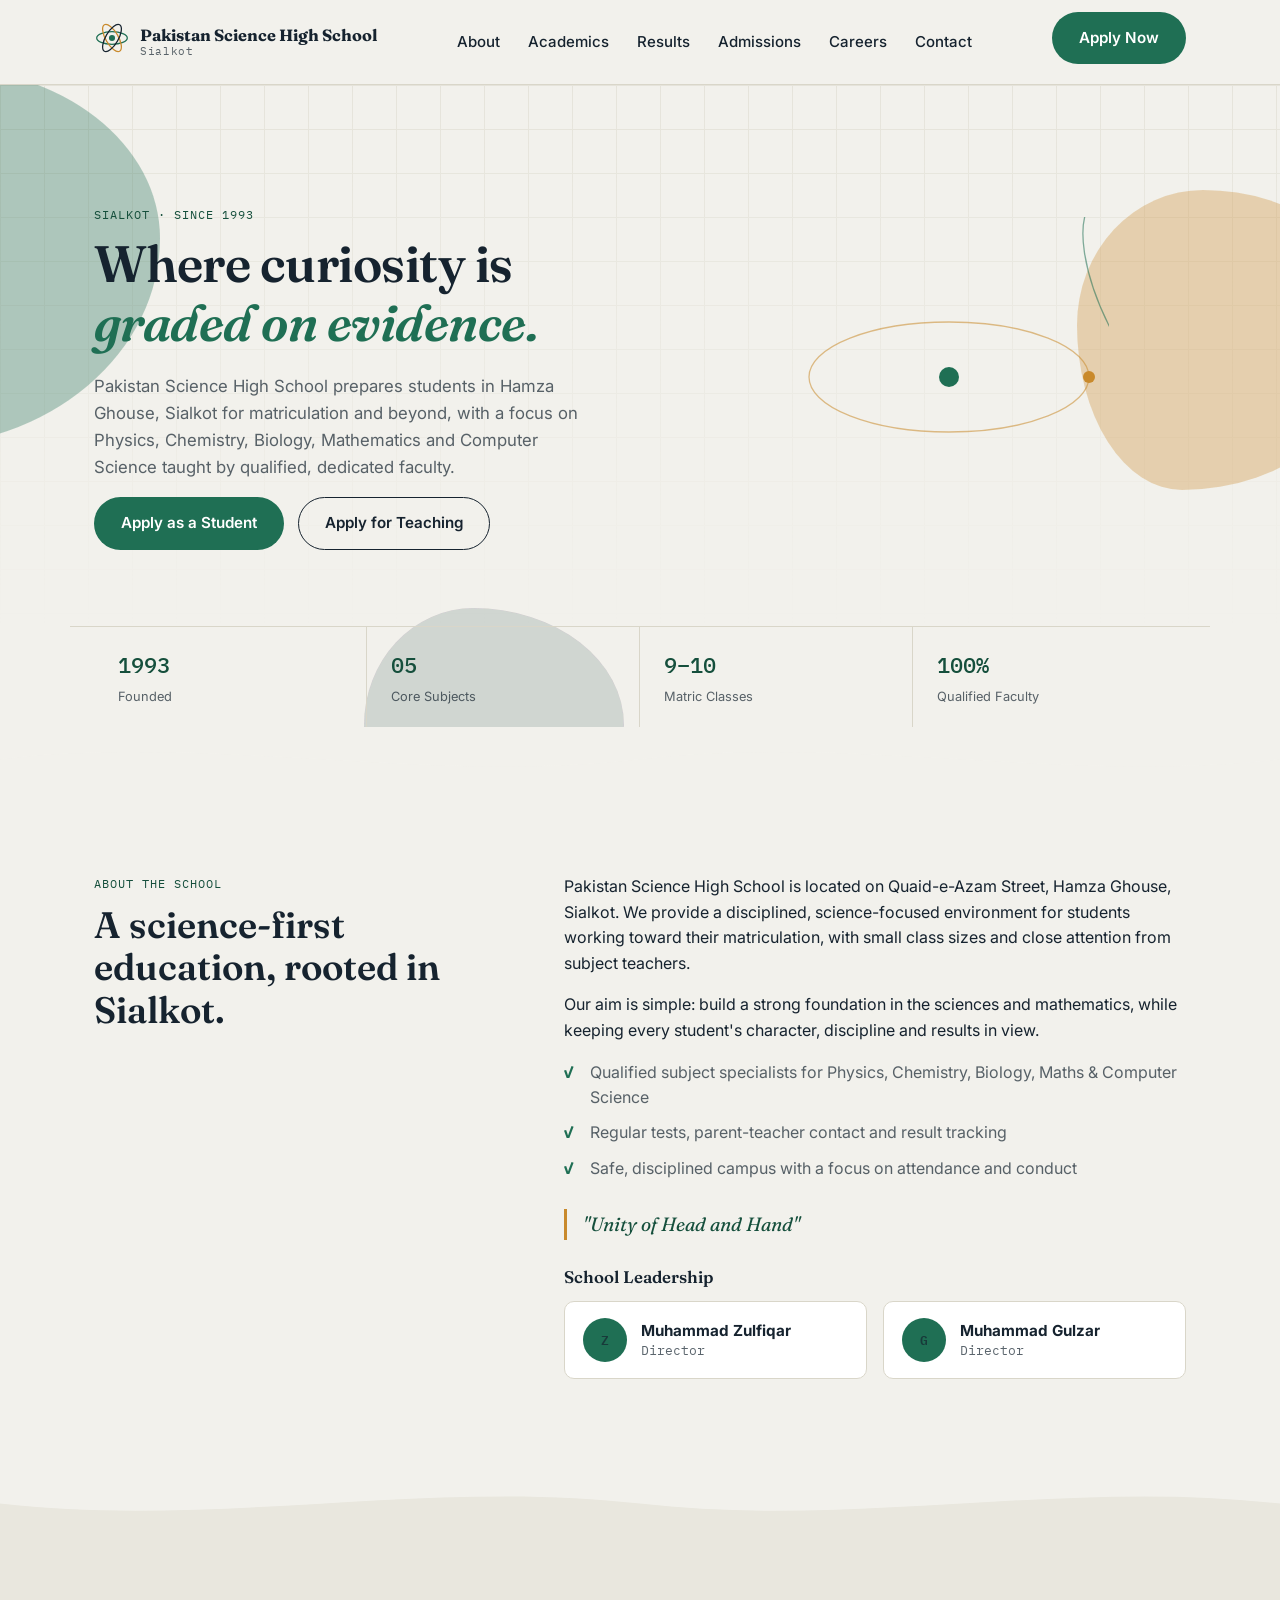
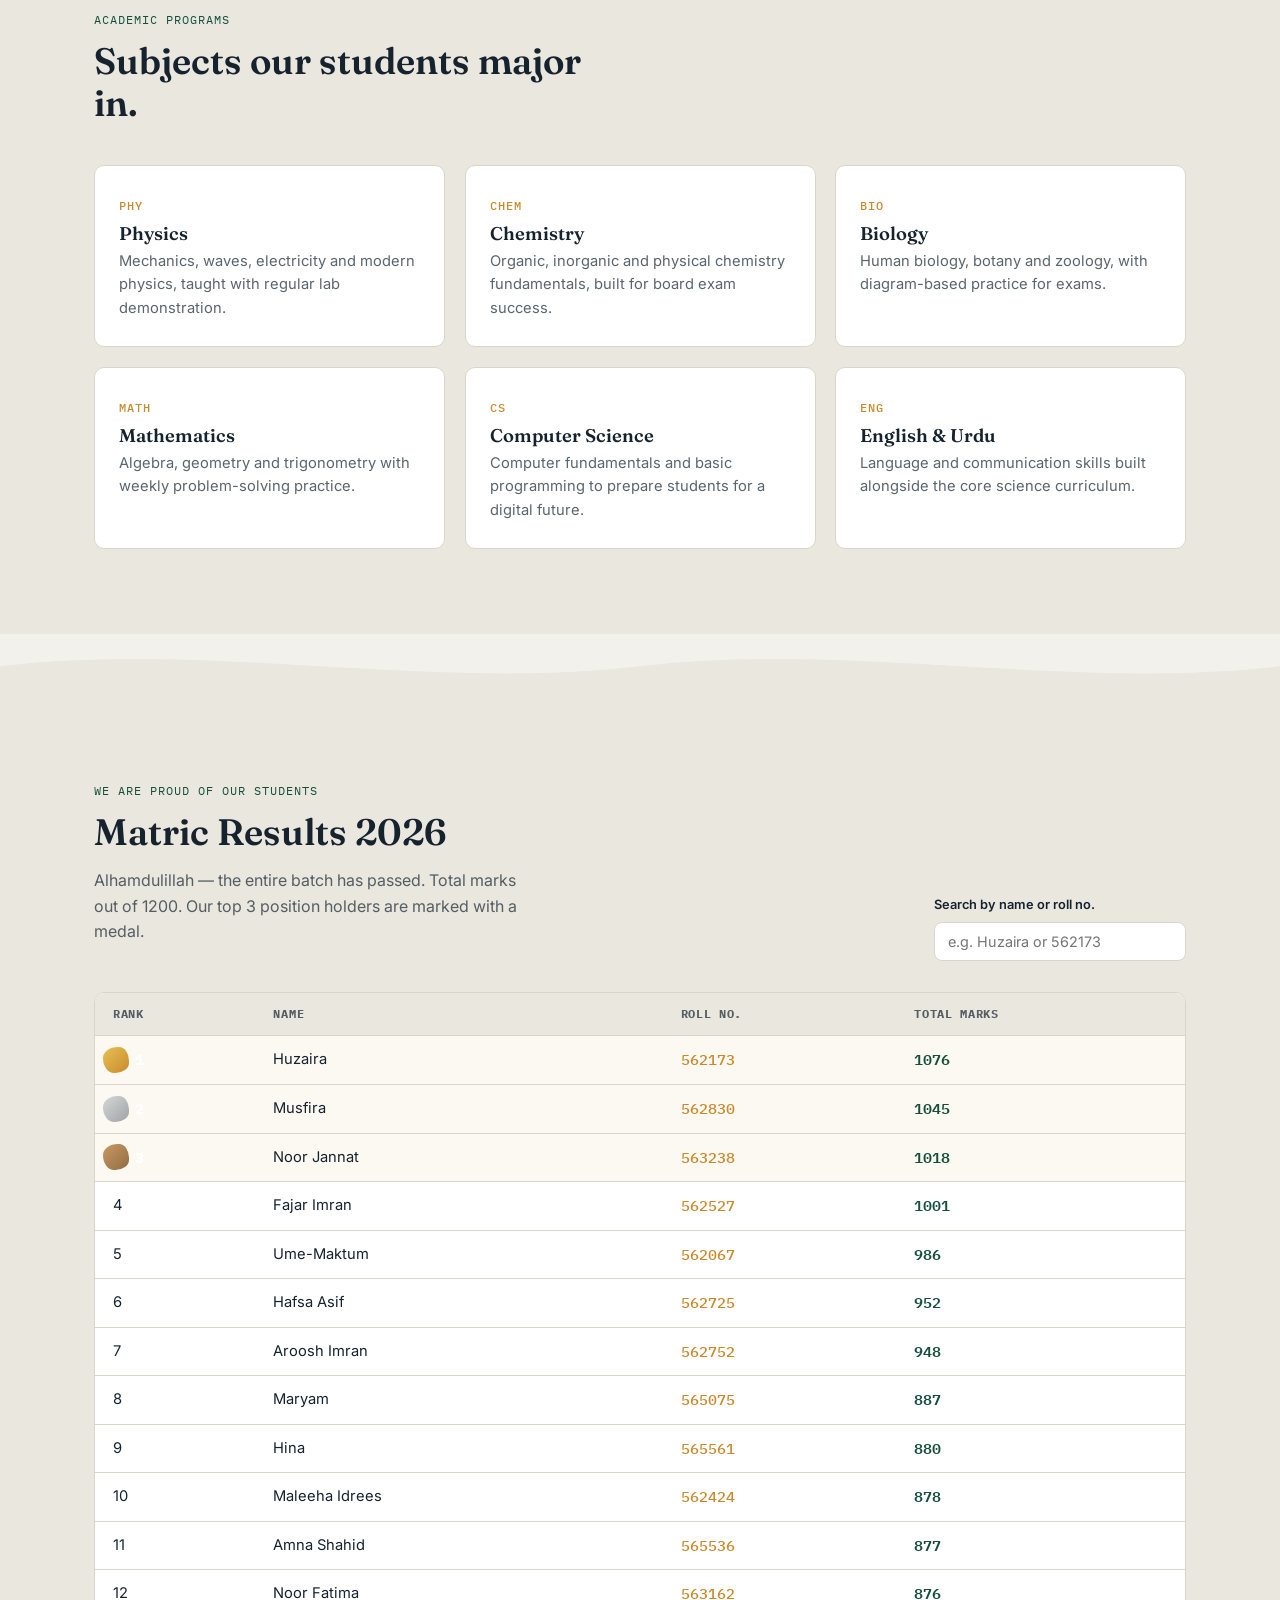
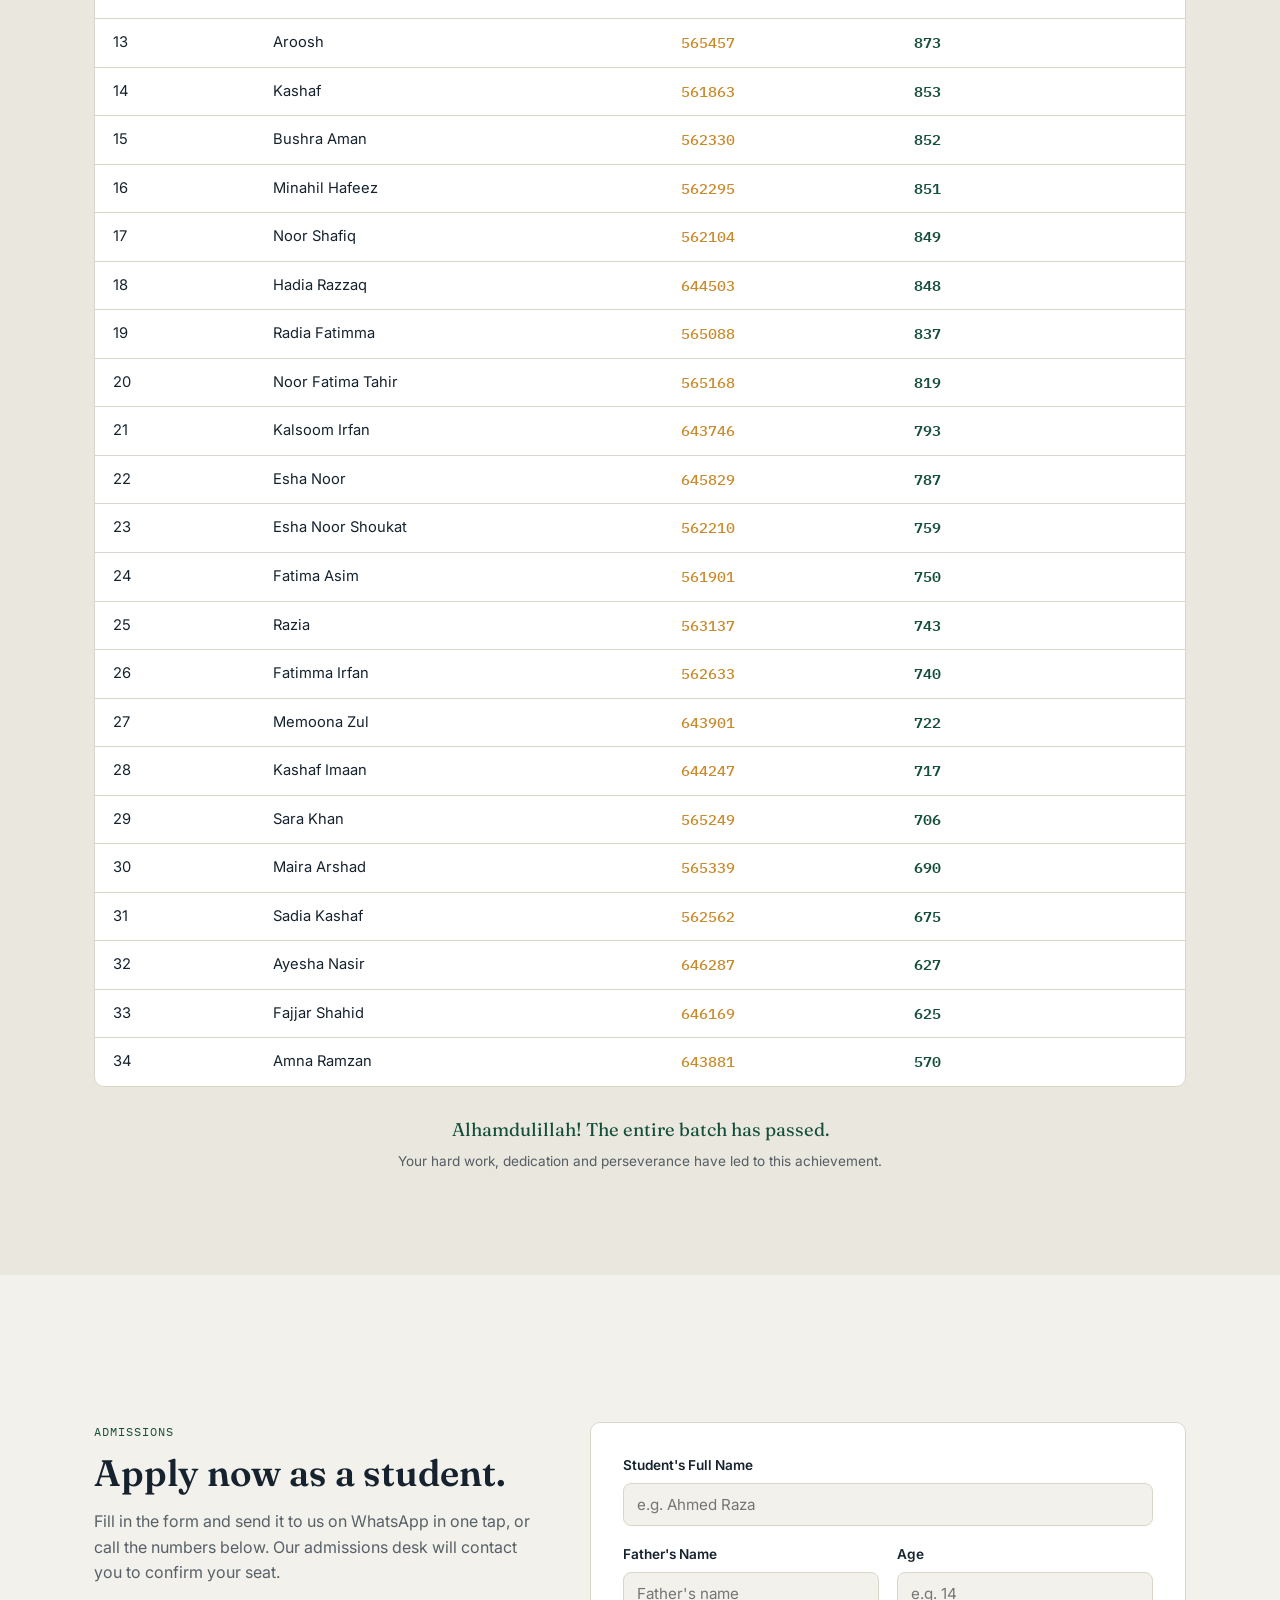
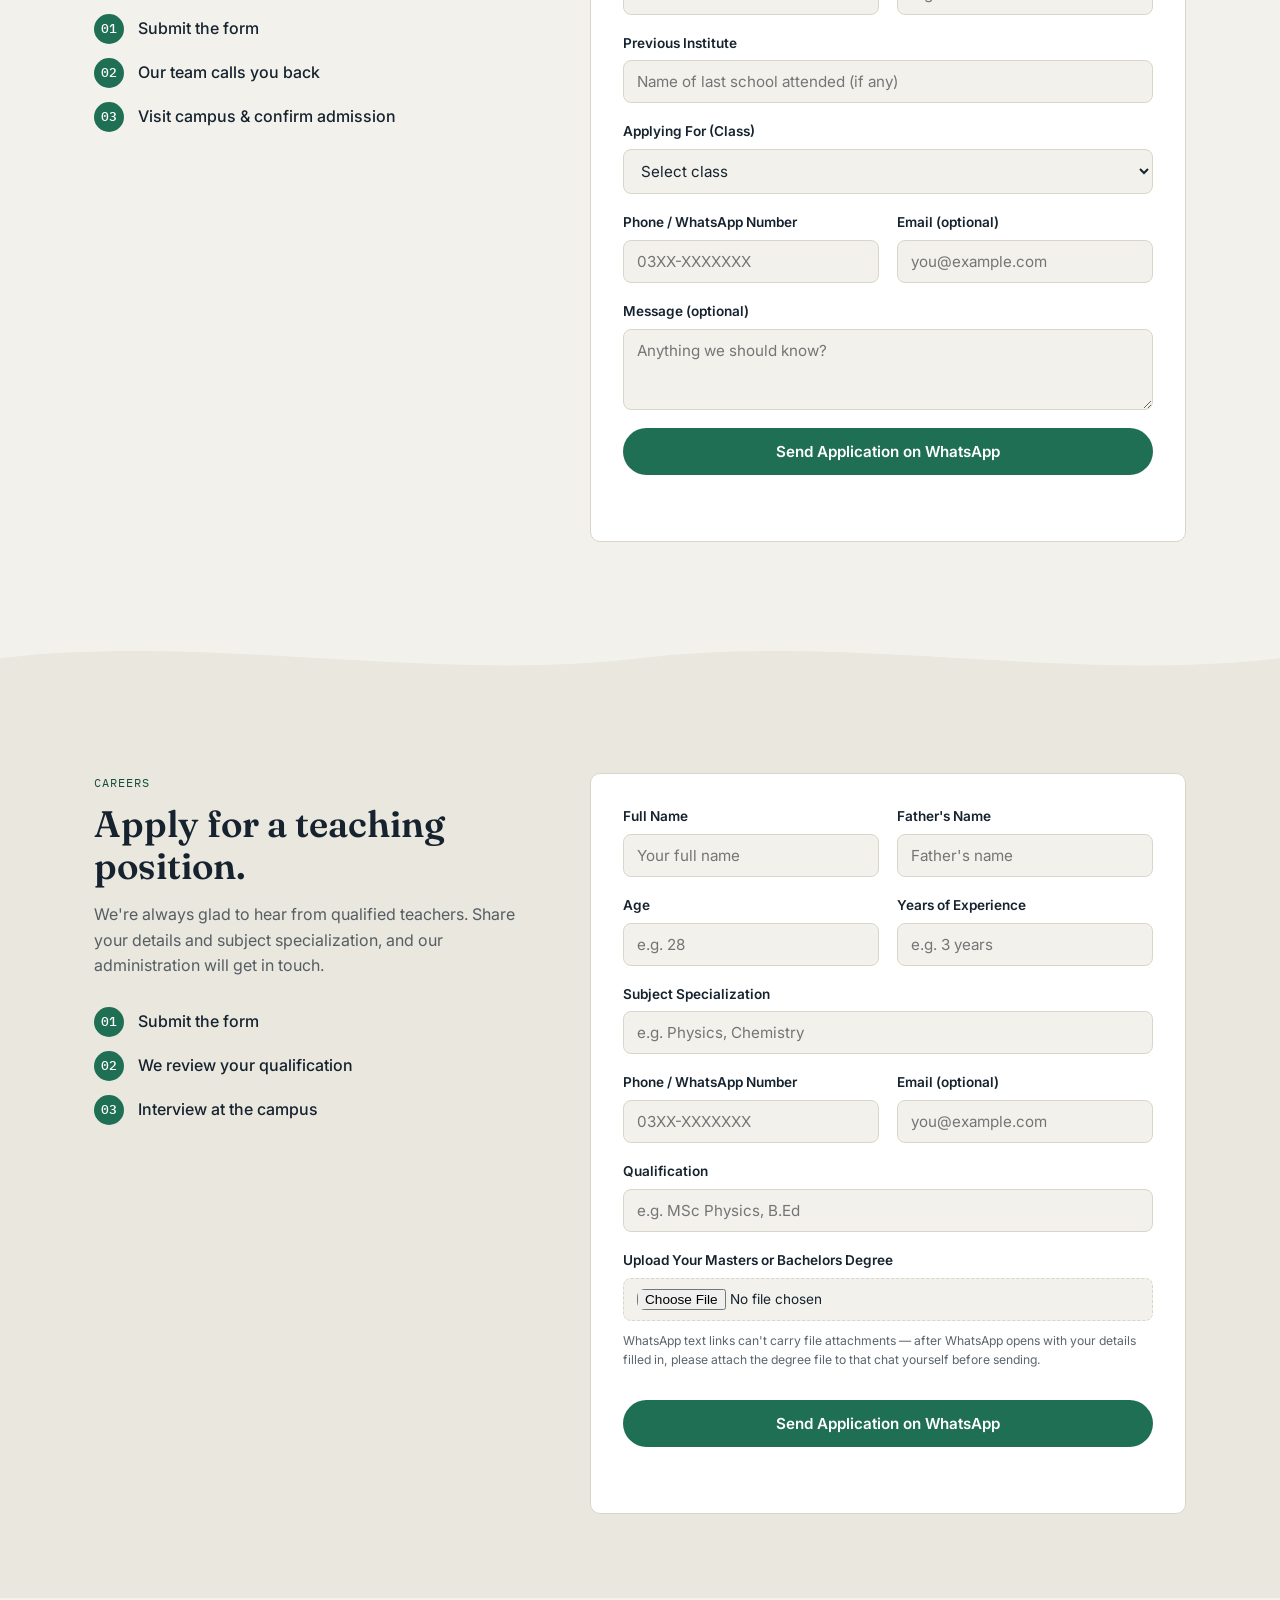
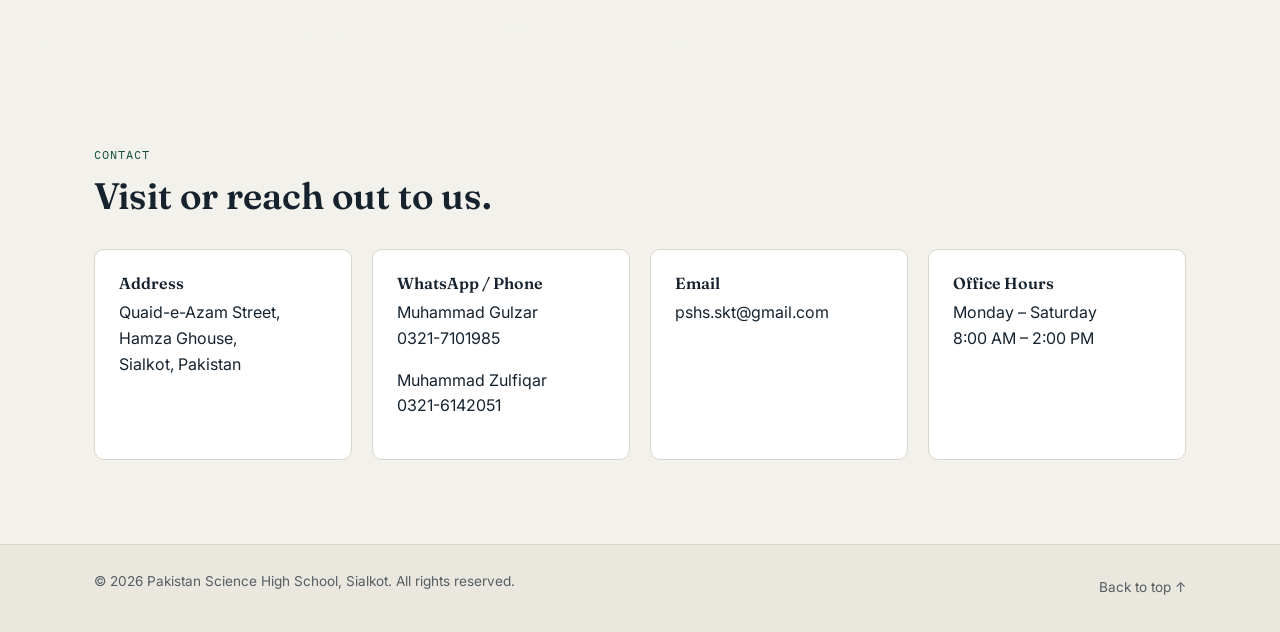
==== index.html @ 5969cf78 "Rename pshs.html to index.html" ====
<!DOCTYPE html>
<html lang="en">
<head>
<meta charset="UTF-8">
<meta name="viewport" content="width=device-width, initial-scale=1.0">
<title>Pakistan Science High School — Sialkot</title>
<meta name="description" content="Pakistan Science High School, Quaid-e-Azam Street, Hamza Ghouse, Sialkot. Admissions open for students. Apply for teaching positions.">

<!-- Google Fonts: Fraunces (headings), Inter (body), IBM Plex Mono (labels/stats) -->
<link rel="preconnect" href="https://fonts.googleapis.com">
<link rel="preconnect" href="https://fonts.gstatic.com" crossorigin>
<link href="https://fonts.googleapis.com/css2?family=Fraunces:opsz,wght@9..144,400;9..144,500;9..144,600;9..144,700&family=Inter:wght@400;500;600;700&family=IBM+Plex+Mono:wght@400;500&display=swap" rel="stylesheet">

<link rel="stylesheet" href="pshs.css">
</head>
<body>

<!-- Shared SVG goo filter — makes the blobs behind the hero and medal badges feel liquid rather than flat shapes -->
<svg width="0" height="0" style="position:absolute" aria-hidden="true">
  <defs>
    <filter id="liquid-goo">
      <feGaussianBlur in="SourceGraphic" stdDeviation="14" result="blur" />
      <feColorMatrix in="blur" mode="matrix"
        values="1 0 0 0 0  0 1 0 0 0  0 0 1 0 0  0 0 0 22 -11" result="goo" />
      <feBlend in="SourceGraphic" in2="goo" />
    </filter>
  </defs>
</svg>

<!-- ============ HEADER / NAV ============ -->
<header class="site-header" id="top">
  <div class="wrap header-inner">
    <a href="#top" class="brand">
      <span class="brand-mark" aria-hidden="true">
        <svg viewBox="0 0 40 40" width="36" height="36">
          <circle cx="20" cy="20" r="3.4" fill="var(--pine)"/>
          <ellipse cx="20" cy="20" rx="17" ry="7" fill="none" stroke="var(--pine)" stroke-width="1.4"/>
          <ellipse cx="20" cy="20" rx="17" ry="7" fill="none" stroke="var(--amber)" stroke-width="1.4" transform="rotate(60 20 20)"/>
          <ellipse cx="20" cy="20" rx="17" ry="7" fill="none" stroke="var(--ink)" stroke-width="1.4" transform="rotate(120 20 20)"/>
        </svg>
      </span>
      <span class="brand-text">
        <strong>Pakistan Science High School</strong>
        <small>Sialkot</small>
      </span>
    </a>

    <nav class="main-nav" id="mainNav">
      <a href="#about">About</a>
      <a href="#academics">Academics</a>
      <a href="#results">Results</a>
      <a href="#admissions">Admissions</a>
      <a href="#careers">Careers</a>
      <a href="#contact">Contact</a>
    </nav>

    <div class="header-cta">
      <a href="#admissions" class="btn btn-primary">Apply Now</a>
    </div>

    <button class="nav-toggle" id="navToggle" aria-label="Toggle menu" aria-expanded="false">
      <span></span><span></span><span></span>
    </button>
  </div>
</header>

<!-- ============ HERO ============ -->
<section class="hero" id="heroSection">
  <div class="hero-grid" aria-hidden="true"></div>
  <div class="liquid-blobs" aria-hidden="true">
    <div class="blob blob-1"></div>
    <div class="blob blob-2"></div>
    <div class="blob blob-3"></div>
  </div>
  <div class="wrap hero-inner">
    <div class="hero-copy">
      <p class="eyebrow">Sialkot · Since 1993</p>
      <h1>Where curiosity is <span>graded on evidence.</span></h1>
      <p class="hero-lede">
        Pakistan Science High School prepares students in Hamza Ghouse, Sialkot for
        matriculation and beyond, with a focus on Physics, Chemistry, Biology,
        Mathematics and Computer Science taught by qualified, dedicated faculty.
      </p>
      <div class="hero-actions">
        <a href="#admissions" class="btn btn-primary">Apply as a Student</a>
        <a href="#careers" class="btn btn-ghost">Apply for Teaching</a>
      </div>
    </div>

    <div class="hero-orbit" aria-hidden="true">
      <svg viewBox="0 0 320 320" width="320" height="320">
        <circle cx="160" cy="160" r="10" fill="var(--pine)"/>
        <g class="orbit-group">
          <ellipse cx="160" cy="160" rx="140" ry="55" class="orbit-ring orbit-1"/>
          <circle cx="300" cy="160" r="6" fill="var(--amber)" class="orbit-e orbit-e1"/>
        </g>
        <g class="orbit-group" transform="rotate(60 160 160)">
          <ellipse cx="160" cy="160" rx="140" ry="55" class="orbit-ring orbit-2"/>
          <circle cx="20" cy="160" r="6" fill="var(--pine)" class="orbit-e orbit-e2"/>
        </g>
        <g class="orbit-group" transform="rotate(120 160 160)">
          <ellipse cx="160" cy="160" rx="140" ry="55" class="orbit-ring orbit-3"/>
          <circle cx="160" cy="105" r="6" fill="var(--ink)" class="orbit-e orbit-e3"/>
        </g>
      </svg>
    </div>
  </div>

  <div class="wrap stats-row reveal">
    <div class="stat"><span class="stat-num">1993</span><span class="stat-label">Founded</span></div>
    <div class="stat"><span class="stat-num">05</span><span class="stat-label">Core Subjects</span></div>
    <div class="stat"><span class="stat-num">9–10</span><span class="stat-label">Matric Classes</span></div>
    <div class="stat"><span class="stat-num">100%</span><span class="stat-label">Qualified Faculty</span></div>
  </div>
</section>

<div class="wave-divider" aria-hidden="true">
  <svg viewBox="0 0 1440 100" preserveAspectRatio="none"><path d="M0,40 C 240,10 480,70 720,40 C 960,10 1200,70 1440,40 L1440,100 L0,100 Z" fill="var(--paper)"/></svg>
</div>

<!-- ============ ABOUT ============ -->
<section class="section" id="about">
  <div class="wrap about-grid">
    <div class="section-head reveal">
      <p class="eyebrow">About the School</p>
      <h2>A science-first education, rooted in Sialkot.</h2>
    </div>
    <div class="about-body reveal">
      <p>
        Pakistan Science High School is located on Quaid-e-Azam Street, Hamza Ghouse,
        Sialkot. We provide a disciplined, science-focused environment for students
        working toward their matriculation, with small class sizes and close
        attention from subject teachers.
      </p>
      <p>
        Our aim is simple: build a strong foundation in the sciences and mathematics,
        while keeping every student's character, discipline and results in view.
      </p>
      <ul class="check-list">
        <li>Qualified subject specialists for Physics, Chemistry, Biology, Maths &amp; Computer Science</li>
        <li>Regular tests, parent-teacher contact and result tracking</li>
        <li>Safe, disciplined campus with a focus on attendance and conduct</li>
      </ul>
      <p class="motto">"Unity of Head and Hand"</p>

      <div class="leadership">
        <h3>School Leadership</h3>
        <div class="leadership-grid reveal-group">
          <div class="leader-card reveal" style="--i:0">
            <span class="leader-initial">Z</span>
            <div>
              <strong>Muhammad Zulfiqar</strong>
              <span>Director</span>
            </div>
          </div>
          <div class="leader-card reveal" style="--i:1">
            <span class="leader-initial">G</span>
            <div>
              <strong>Muhammad Gulzar</strong>
              <span>Director</span>
            </div>
          </div>
        </div>
      </div>
    </div>
  </div>
</section>

<div class="wave-divider" aria-hidden="true">
  <svg viewBox="0 0 1440 100" preserveAspectRatio="none"><path d="M0,50 C 240,80 480,20 720,50 C 960,80 1200,20 1440,50 L1440,100 L0,100 Z" fill="var(--paper-2)"/></svg>
</div>

<!-- ============ ACADEMICS ============ -->
<section class="section section-alt" id="academics">
  <div class="wrap">
    <div class="section-head reveal">
      <p class="eyebrow">Academic Programs</p>
      <h2>Subjects our students major in.</h2>
    </div>

    <div class="subject-grid reveal-group">
      <article class="subject-card reveal" style="--i:0">
        <span class="subject-code">PHY</span>
        <h3>Physics</h3>
        <p>Mechanics, waves, electricity and modern physics, taught with regular lab demonstration.</p>
      </article>
      <article class="subject-card reveal" style="--i:1">
        <span class="subject-code">CHEM</span>
        <h3>Chemistry</h3>
        <p>Organic, inorganic and physical chemistry fundamentals, built for board exam success.</p>
      </article>
      <article class="subject-card reveal" style="--i:2">
        <span class="subject-code">BIO</span>
        <h3>Biology</h3>
        <p>Human biology, botany and zoology, with diagram-based practice for exams.</p>
      </article>
      <article class="subject-card reveal" style="--i:3">
        <span class="subject-code">MATH</span>
        <h3>Mathematics</h3>
        <p>Algebra, geometry and trigonometry with weekly problem-solving practice.</p>
      </article>
      <article class="subject-card reveal" style="--i:4">
        <span class="subject-code">CS</span>
        <h3>Computer Science</h3>
        <p>Computer fundamentals and basic programming to prepare students for a digital future.</p>
      </article>
      <article class="subject-card reveal" style="--i:5">
        <span class="subject-code">ENG</span>
        <h3>English &amp; Urdu</h3>
        <p>Language and communication skills built alongside the core science curriculum.</p>
      </article>
    </div>
  </div>
</section>

<div class="wave-divider" aria-hidden="true">
  <svg viewBox="0 0 1440 100" preserveAspectRatio="none"><path d="M0,40 C 240,10 480,70 720,40 C 960,10 1200,70 1440,40 L1440,100 L0,100 Z" fill="var(--paper-2)"/></svg>
</div>

<!-- ============ MATRIC RESULTS 2026 ============ -->
<section class="section section-alt" id="results">
  <div class="wrap">
    <div class="section-head results-head reveal">
      <div>
        <p class="eyebrow">We Are Proud Of Our Students</p>
        <h2>Matric Results 2026</h2>
        <p class="section-sub">Alhamdulillah — the entire batch has passed. Total marks out of 1200. Our top 3 position holders are marked with a medal.</p>
      </div>
      <div class="results-search">
        <label for="resultSearch">Search by name or roll no.</label>
        <input type="text" id="resultSearch" placeholder="e.g. Huzaira or 562173">
      </div>
    </div>

    <div class="table-scroll reveal">
      <table class="results-table" id="resultsTable">
        <thead>
          <tr>
            <th>Rank</th>
            <th>Name</th>
            <th>Roll No.</th>
            <th>Total Marks</th>
          </tr>
        </thead>
        <tbody>
          <tr><td>1</td><td>Huzaira</td><td>562173</td><td>1076</td></tr>
          <tr><td>2</td><td>Musfira</td><td>562830</td><td>1045</td></tr>
          <tr><td>3</td><td>Noor Jannat</td><td>563238</td><td>1018</td></tr>
          <tr><td>4</td><td>Fajar Imran</td><td>562527</td><td>1001</td></tr>
          <tr><td>5</td><td>Ume-Maktum</td><td>562067</td><td>986</td></tr>
          <tr><td>6</td><td>Hafsa Asif</td><td>562725</td><td>952</td></tr>
          <tr><td>7</td><td>Aroosh Imran</td><td>562752</td><td>948</td></tr>
          <tr><td>8</td><td>Maryam</td><td>565075</td><td>887</td></tr>
          <tr><td>9</td><td>Hina</td><td>565561</td><td>880</td></tr>
          <tr><td>10</td><td>Maleeha Idrees</td><td>562424</td><td>878</td></tr>
          <tr><td>11</td><td>Amna Shahid</td><td>565536</td><td>877</td></tr>
          <tr><td>12</td><td>Noor Fatima</td><td>563162</td><td>876</td></tr>
          <tr><td>13</td><td>Aroosh</td><td>565457</td><td>873</td></tr>
          <tr><td>14</td><td>Kashaf</td><td>561863</td><td>853</td></tr>
          <tr><td>15</td><td>Bushra Aman</td><td>562330</td><td>852</td></tr>
          <tr><td>16</td><td>Minahil Hafeez</td><td>562295</td><td>851</td></tr>
          <tr><td>17</td><td>Noor Shafiq</td><td>562104</td><td>849</td></tr>
          <tr><td>18</td><td>Hadia Razzaq</td><td>644503</td><td>848</td></tr>
          <tr><td>19</td><td>Radia Fatimma</td><td>565088</td><td>837</td></tr>
          <tr><td>20</td><td>Noor Fatima Tahir</td><td>565168</td><td>819</td></tr>
          <tr><td>21</td><td>Kalsoom Irfan</td><td>643746</td><td>793</td></tr>
          <tr><td>22</td><td>Esha Noor</td><td>645829</td><td>787</td></tr>
          <tr><td>23</td><td>Esha Noor Shoukat</td><td>562210</td><td>759</td></tr>
          <tr><td>24</td><td>Fatima Asim</td><td>561901</td><td>750</td></tr>
          <tr><td>25</td><td>Razia</td><td>563137</td><td>743</td></tr>
          <tr><td>26</td><td>Fatimma Irfan</td><td>562633</td><td>740</td></tr>
          <tr><td>27</td><td>Memoona Zul</td><td>643901</td><td>722</td></tr>
          <tr><td>28</td><td>Kashaf Imaan</td><td>644247</td><td>717</td></tr>
          <tr><td>29</td><td>Sara Khan</td><td>565249</td><td>706</td></tr>
          <tr><td>30</td><td>Maira Arshad</td><td>565339</td><td>690</td></tr>
          <tr><td>31</td><td>Sadia Kashaf</td><td>562562</td><td>675</td></tr>
          <tr><td>32</td><td>Ayesha Nasir</td><td>646287</td><td>627</td></tr>
          <tr><td>33</td><td>Fajjar Shahid</td><td>646169</td><td>625</td></tr>
          <tr><td>34</td><td>Amna Ramzan</td><td>643881</td><td>570</td></tr>
        </tbody>
      </table>
      <p class="form-note" id="noResultsNote" style="display:none;">No matching student found.</p>
    </div>

    <p class="results-banner">Alhamdulillah! The entire batch has passed.<br>
      <small>Your hard work, dedication and perseverance have led to this achievement.</small>
    </p>
  </div>
</section>

<div class="wave-divider" aria-hidden="true">
  <svg viewBox="0 0 1440 100" preserveAspectRatio="none"><path d="M0,50 C 240,80 480,20 720,50 C 960,80 1200,20 1440,50 L1440,100 L0,100 Z" fill="var(--paper)"/></svg>
</div>

<!-- ============ ADMISSIONS (APPLY AS STUDENT) ============ -->
<section class="section" id="admissions">
  <div class="wrap admissions-grid">
    <div class="section-head reveal">
      <p class="eyebrow">Admissions</p>
      <h2>Apply now as a student.</h2>
      <p class="section-sub">
        Fill in the form and send it to us on WhatsApp in one tap, or call the
        numbers below. Our admissions desk will contact you to confirm your seat.
      </p>

      <ol class="steps">
        <li><span>01</span> Submit the form</li>
        <li><span>02</span> Our team calls you back</li>
        <li><span>03</span> Visit campus &amp; confirm admission</li>
      </ol>
    </div>

    <form class="app-form reveal" id="studentForm" novalidate>
      <div class="form-row">
        <label for="sName">Student's Full Name</label>
        <input type="text" id="sName" required placeholder="e.g. Ahmed Raza">
      </div>
      <div class="form-row two-col">
        <div>
          <label for="sFather">Father's Name</label>
          <input type="text" id="sFather" required placeholder="Father's name">
        </div>
        <div>
          <label for="sAge">Age</label>
          <input type="number" id="sAge" min="2" max="25" required placeholder="e.g. 14">
        </div>
      </div>
      <div class="form-row">
        <label for="sPrevSchool">Previous Institute</label>
        <input type="text" id="sPrevSchool" placeholder="Name of last school attended (if any)">
      </div>
      <div class="form-row">
        <label for="sGrade">Applying For (Class)</label>
        <select id="sGrade" required>
          <option value="" disabled selected>Select class</option>
          <option>Play Group</option>
          <option>Prep</option>
          <option>Class One</option>
          <option>Class Two</option>
          <option>Class Three</option>
          <option>Class Four</option>
          <option>Class Five</option>
          <option>Class Six</option>
          <option>Class Seven</option>
          <option>Pre-Nine (Science)</option>
          <option>Pre-Nine (Arts)</option>
          <option>Class Nine (Science)</option>
          <option>Class Nine (Arts)</option>
          <option>Class Ten (Science)</option>
          <option>Class Ten (Arts)</option>
        </select>
      </div>
      <div class="form-row two-col">
        <div>
          <label for="sPhone">Phone / WhatsApp Number</label>
          <input type="tel" id="sPhone" required placeholder="03XX-XXXXXXX">
        </div>
        <div>
          <label for="sEmail">Email (optional)</label>
          <input type="email" id="sEmail" placeholder="you@example.com">
        </div>
      </div>
      <div class="form-row">
        <label for="sMsg">Message (optional)</label>
        <textarea id="sMsg" rows="3" placeholder="Anything we should know?"></textarea>
      </div>
      <button type="submit" class="btn btn-primary btn-block">Send Application on WhatsApp</button>
      <p class="form-note" id="studentNote"></p>
    </form>
  </div>
</section>

<div class="wave-divider" aria-hidden="true">
  <svg viewBox="0 0 1440 100" preserveAspectRatio="none"><path d="M0,40 C 240,10 480,70 720,40 C 960,10 1200,70 1440,40 L1440,100 L0,100 Z" fill="var(--paper-2)"/></svg>
</div>

<!-- ============ CAREERS (APPLY FOR TEACHING) ============ -->
<section class="section section-alt" id="careers">
  <div class="wrap admissions-grid">
    <div class="section-head reveal">
      <p class="eyebrow">Careers</p>
      <h2>Apply for a teaching position.</h2>
      <p class="section-sub">
        We're always glad to hear from qualified teachers. Share your details
        and subject specialization, and our administration will get in touch.
      </p>

      <ol class="steps">
        <li><span>01</span> Submit the form</li>
        <li><span>02</span> We review your qualification</li>
        <li><span>03</span> Interview at the campus</li>
      </ol>
    </div>

    <form class="app-form reveal" id="teacherForm" novalidate>
      <div class="form-row two-col">
        <div>
          <label for="tName">Full Name</label>
          <input type="text" id="tName" required placeholder="Your full name">
        </div>
        <div>
          <label for="tFather">Father's Name</label>
          <input type="text" id="tFather" required placeholder="Father's name">
        </div>
      </div>
      <div class="form-row two-col">
        <div>
          <label for="tAge">Age</label>
          <input type="number" id="tAge" min="18" max="70" required placeholder="e.g. 28">
        </div>
        <div>
          <label for="tExp">Years of Experience</label>
          <input type="text" id="tExp" placeholder="e.g. 3 years">
        </div>
      </div>
      <div class="form-row">
        <label for="tSubject">Subject Specialization</label>
        <input type="text" id="tSubject" required placeholder="e.g. Physics, Chemistry">
      </div>
      <div class="form-row two-col">
        <div>
          <label for="tPhone">Phone / WhatsApp Number</label>
          <input type="tel" id="tPhone" required placeholder="03XX-XXXXXXX">
        </div>
        <div>
          <label for="tEmail">Email (optional)</label>
          <input type="email" id="tEmail" placeholder="you@example.com">
        </div>
      </div>
      <div class="form-row">
        <label for="tQual">Qualification</label>
        <input type="text" id="tQual" required placeholder="e.g. MSc Physics, B.Ed">
      </div>
      <div class="form-row">
        <label for="tDegree">Upload Your Masters or Bachelors Degree</label>
        <div class="file-field">
          <input type="file" id="tDegree" accept=".pdf,.jpg,.jpeg,.png">
        </div>
        <p class="file-field-hint">WhatsApp text links can't carry file attachments — after WhatsApp opens with your details filled in, please attach the degree file to that chat yourself before sending.</p>
      </div>
      <button type="submit" class="btn btn-primary btn-block">Send Application on WhatsApp</button>
      <p class="form-note" id="teacherNote"></p>
    </form>
  </div>
</section>

<div class="wave-divider" aria-hidden="true">
  <svg viewBox="0 0 1440 100" preserveAspectRatio="none"><path d="M0,50 C 240,80 480,20 720,50 C 960,80 1200,20 1440,50 L1440,100 L0,100 Z" fill="var(--paper)"/></svg>
</div>

<!-- ============ CONTACT ============ -->
<section class="section" id="contact">
  <div class="wrap contact-grid">
    <div class="section-head reveal">
      <p class="eyebrow">Contact</p>
      <h2>Visit or reach out to us.</h2>
    </div>

    <div class="contact-cards reveal-group">
      <div class="contact-card reveal" style="--i:0">
        <h3>Address</h3>
        <p>Quaid-e-Azam Street, Hamza Ghouse,<br>Sialkot, Pakistan</p>
      </div>
      <div class="contact-card reveal" style="--i:1">
        <h3>WhatsApp / Phone</h3>
        <p>Muhammad Gulzar<br><a href="https://wa.me/923217101985" target="_blank" rel="noopener">0321-7101985</a></p>
        <p>Muhammad Zulfiqar<br><a href="https://wa.me/923216142051" target="_blank" rel="noopener">0321-6142051</a></p>
      </div>
      <div class="contact-card reveal" style="--i:2">
        <h3>Email</h3>
        <p><a href="mailto:pshs.skt@gmail.com">pshs.skt@gmail.com</a></p>
      </div>
      <div class="contact-card reveal" style="--i:3">
        <h3>Office Hours</h3>
        <p>Monday – Saturday<br>8:00 AM – 2:00 PM</p>
      </div>
    </div>
  </div>
</section>

<!-- ============ FOOTER ============ -->
<footer class="site-footer">
  <div class="wrap footer-inner">
    <p>&copy; <span id="year"></span> Pakistan Science High School, Sialkot. All rights reserved.</p>
    <a href="#top" class="back-top">Back to top ↑</a>
  </div>
</footer>

<button id="backToTopBtn" class="fab-top" aria-label="Back to top">↑</button>

<script src="pshs.js"></script>
</body>
</html>
---- pshs.css ----
/* =========================================================
   PAKISTAN SCIENCE HIGH SCHOOL — STYLESHEET
   Organized in sections. Search the ALL-CAPS comments to
   jump around: TOKENS, RESET, HEADER, HERO, ABOUT, ACADEMICS,
   FORMS, CONTACT, FOOTER, RESPONSIVE.
   ========================================================= */

/* ---------- TOKENS (design system) ---------- */
:root{
  --ink:      #16232F;   /* deep navy-ink text / primary dark */
  --ink-70:   #16232FB3;
  --paper:    #F2F1EC;   /* cool paper background */
  --paper-2:  #E9E7DE;   /* slightly deeper paper, for alt sections */
  --white:    #FFFFFF;
  --pine:     #1F6F54;   /* primary accent — science green */
  --pine-dark:#154F3C;
  --amber:    #C98A2C;   /* secondary accent — muted gold */
  --line:     #D9D6C9;   /* hairline rule color */

  --font-display: "Fraunces", Georgia, serif;
  --font-body:    "Inter", -apple-system, Segoe UI, sans-serif;
  --font-mono:    "IBM Plex Mono", ui-monospace, Menlo, monospace;

  --radius: 10px;
  --wrap: 1140px;
}

/* ---------- RESET ---------- */
*, *::before, *::after{ box-sizing: border-box; }
html{ scroll-behavior: smooth; }
body{
  margin:0;
  font-family: var(--font-body);
  color: var(--ink);
  background: var(--paper);
  line-height: 1.6;
  -webkit-font-smoothing: antialiased;
}
img{ max-width:100%; display:block; }
a{ color: inherit; text-decoration: none; }
ul, ol{ margin:0; padding:0; list-style:none; }
h1,h2,h3{ font-family: var(--font-display); margin:0 0 .4em; line-height:1.15; font-weight:600; }
p{ margin:0 0 1em; }
button{ font-family: inherit; cursor:pointer; }
:focus-visible{ outline: 3px solid var(--amber); outline-offset: 2px; }

.wrap{ max-width: var(--wrap); margin: 0 auto; padding: 0 24px; }

.eyebrow{
  font-family: var(--font-mono);
  font-size: .78rem;
  letter-spacing: .08em;
  text-transform: uppercase;
  color: var(--pine-dark);
  margin: 0 0 .8em;
}

/* ---------- BUTTONS ---------- */
.btn{
  display:inline-block;
  padding: 13px 26px;
  border-radius: 999px;
  font-weight:600;
  font-size: .95rem;
  border: 1.5px solid transparent;
  transition: transform .15s ease, background .2s ease, border-color .2s ease;
}
.btn:hover{ transform: translateY(-1px); }
.btn-primary{ background: var(--pine); color: var(--white); }
.btn-primary:hover{ background: var(--pine-dark); }
.btn-ghost{ border-color: var(--ink); color: var(--ink); }
.btn-ghost:hover{ background: var(--ink); color: var(--white); }
.btn-block{ display:block; width:100%; text-align:center; }

/* ---------- HEADER ---------- */
.site-header{
  position: sticky; top:0; z-index: 50;
  background: var(--paper-2)F2;
  background: color-mix(in srgb, var(--paper) 92%, transparent);
  backdrop-filter: blur(8px);
  border-bottom: 1px solid var(--line);
}
.header-inner{
  display:flex; align-items:center; justify-content:space-between;
  padding: 12px 24px;
  gap: 20px;
}
.brand{ display:flex; align-items:center; gap:10px; }
.brand-text{ display:flex; flex-direction:column; line-height:1.2; }
.brand-text strong{ font-family: var(--font-display); font-size: 1.02rem; }
.brand-text small{ font-family: var(--font-mono); font-size:.68rem; color: var(--ink-70); letter-spacing:.06em; }

.main-nav{ display:flex; gap: 28px; }
.main-nav a{ font-weight:500; font-size:.94rem; position:relative; padding: 4px 0; }
.main-nav a::after{
  content:""; position:absolute; left:0; right:100%; bottom:0; height:2px;
  background: var(--pine); transition: right .2s ease;
}
.main-nav a:hover::after{ right:0; }

.nav-toggle{
  display:none; background:none; border:none; width:34px; height:26px;
  flex-direction:column; justify-content:space-between; padding:0;
}
.nav-toggle span{ display:block; height:2px; background:var(--ink); border-radius:2px; }

/* ---------- HERO ---------- */
.hero{ position:relative; overflow:hidden; padding-top: 64px; }
.hero-grid{
  position:absolute; inset:0; z-index:0;
  background-image:
    linear-gradient(var(--line) 1px, transparent 1px),
    linear-gradient(90deg, var(--line) 1px, transparent 1px);
  background-size: 44px 44px;
  mask-image: linear-gradient(to bottom, black, transparent 85%);
  opacity:.5;
}
.hero-inner{
  position:relative; z-index:1;
  display:grid; grid-template-columns: 1.1fr .9fr; align-items:center;
  gap: 40px; padding: 56px 24px 40px;
}
.hero-copy h1{
  font-size: clamp(2.1rem, 4vw, 3.4rem);
  letter-spacing: -.01em;
}
.hero-copy h1 span{ color: var(--pine); font-style: italic; }
.hero-lede{ max-width: 46ch; color: var(--ink-70); font-size: 1.05rem; }
.hero-actions{ display:flex; gap:14px; flex-wrap:wrap; margin-top: 8px; }

.hero-orbit{ display:flex; justify-content:center; }
.orbit-ring{ fill:none; stroke-width:1.3; opacity:.55; }
.orbit-1{ stroke: var(--amber); }
.orbit-2{ stroke: var(--pine); }
.orbit-3{ stroke: var(--ink); }
.orbit-group{ transform-origin: 160px 160px; animation: spin 14s linear infinite; }
.orbit-group:nth-child(2){ animation-duration: 18s; animation-direction: reverse; }
.orbit-group:nth-child(3){ animation-duration: 22s; }
@keyframes spin{ to{ transform: rotate(360deg); } }
@media (prefers-reduced-motion: reduce){ .orbit-group{ animation: none; } }

.stats-row{
  position:relative; z-index:1;
  display:grid; grid-template-columns: repeat(4, 1fr);
  border-top: 1px solid var(--line);
  margin-top: 36px;
}
.stat{
  padding: 20px 24px;
  border-right: 1px solid var(--line);
  display:flex; flex-direction:column; gap:4px;
}
.stat:last-child{ border-right:none; }
.stat-num{ font-family: var(--font-mono); font-size:1.4rem; font-weight:500; color: var(--pine-dark); }
.stat-label{ font-size:.8rem; color: var(--ink-70); }

/* ---------- SECTIONS (shared) ---------- */
.section{ padding: 84px 0; }
.section-alt{ background: var(--paper-2); }
.section-head h2{ font-size: clamp(1.6rem, 3vw, 2.3rem); max-width: 20ch; }
.section-sub{ color: var(--ink-70); max-width: 44ch; }

/* ---------- ABOUT ---------- */
.about-grid{ display:grid; grid-template-columns: .8fr 1.2fr; gap: 56px; align-items:start; }
.check-list li{
  position:relative; padding-left: 26px; margin-bottom: .6em; color: var(--ink-70);
}
.check-list li::before{
  content:"✓"; position:absolute; left:0; top:0;
  color: var(--pine); font-weight:700; font-family: var(--font-mono);
}

/* ---------- ABOUT: motto + leadership ---------- */
.motto{
  font-family: var(--font-display);
  font-style: italic;
  font-size: 1.2rem;
  color: var(--pine-dark);
  border-left: 3px solid var(--amber);
  padding-left: 16px;
  margin: 28px 0;
}
.leadership h3{ font-size: 1.05rem; margin-bottom: 14px; }
.leadership-grid{ display:grid; grid-template-columns: 1fr 1fr; gap: 16px; }
.leader-card{
  display:flex; align-items:center; gap: 14px;
  background: var(--white); border:1px solid var(--line); border-radius: var(--radius);
  padding: 16px 18px;
}
.leader-initial{
  width:44px; height:44px; border-radius:50%; flex-shrink:0;
  background: var(--pine); color: var(--white);
  font-family: var(--font-display); font-weight:600; font-size:1.1rem;
  display:flex; align-items:center; justify-content:center;
}
.leader-card div{ display:flex; flex-direction:column; line-height:1.35; }
.leader-card strong{ font-size:.95rem; }
.leader-card span{ font-size:.8rem; color: var(--ink-70); font-family: var(--font-mono); }

/* ---------- RESULTS ---------- */
.results-head{
  display:flex; justify-content:space-between; align-items:flex-end; gap: 24px; flex-wrap:wrap;
}
.results-search{ display:flex; flex-direction:column; gap:6px; min-width: 240px; }
.results-search label{ font-size:.8rem; font-weight:600; }
.results-search input{
  font-family: var(--font-body); font-size:.9rem; padding: 10px 13px;
  border: 1.5px solid var(--line); border-radius: 8px; background: var(--white);
}
.results-search input:focus{ border-color: var(--pine); outline:none; }

.table-scroll{
  margin-top: 32px; overflow-x:auto;
  border: 1px solid var(--line); border-radius: var(--radius);
  background: var(--white);
}
.results-table{ width:100%; border-collapse: collapse; font-size:.92rem; }
.results-table th, .results-table td{
  padding: 12px 18px; text-align:left; border-bottom: 1px solid var(--line);
  white-space: nowrap;
}
.results-table th{
  font-family: var(--font-mono); font-size:.72rem; letter-spacing:.06em; text-transform:uppercase;
  color: var(--ink-70); background: var(--paper-2);
}
.results-table td:nth-child(3){ color: var(--amber); font-family: var(--font-mono); font-weight:500; }
.results-table td:nth-child(4){ font-family: var(--font-mono); font-weight:600; color: var(--pine-dark); }
.results-table tbody tr:last-child td{ border-bottom:none; }
.results-table tbody tr:hover{ background: var(--paper); }
.results-table tr.row-hidden{ display:none; }

.results-banner{
  margin-top: 28px; text-align:center; font-family: var(--font-display);
  font-size: 1.15rem; color: var(--pine-dark);
}
.results-banner small{
  display:block; font-family: var(--font-body); font-size:.85rem;
  color: var(--ink-70); font-weight:400; margin-top:6px;
}

/* ---------- ACADEMICS ---------- */
.subject-grid{
  margin-top: 40px;
  display:grid; grid-template-columns: repeat(3, 1fr); gap: 20px;
}
.subject-card{
  background: var(--white);
  border: 1px solid var(--line);
  border-radius: var(--radius);
  padding: 26px 24px;
  transition: border-color .2s ease, transform .2s ease;
}
.subject-card:hover{ border-color: var(--pine); transform: translateY(-3px); }
.subject-code{
  font-family: var(--font-mono); font-size:.75rem; letter-spacing:.08em;
  color: var(--amber); font-weight:500;
}
.subject-card h3{ margin: .3em 0 .3em; font-size: 1.15rem; }
.subject-card p{ font-size:.92rem; color: var(--ink-70); margin:0; }

/* ---------- ADMISSIONS / CAREERS (shared form layout) ---------- */
.admissions-grid{ display:grid; grid-template-columns: .85fr 1.15fr; gap: 56px; align-items:start; }
.steps{ margin-top: 28px; display:flex; flex-direction:column; gap: 14px; }
.steps li{ display:flex; align-items:center; gap:14px; font-weight:500; }
.steps li span{
  font-family: var(--font-mono); font-size:.8rem; color: var(--white);
  background: var(--pine); width: 30px; height: 30px; border-radius:50%;
  display:flex; align-items:center; justify-content:center; flex-shrink:0;
}

.app-form{
  background: var(--white); border: 1px solid var(--line); border-radius: var(--radius);
  padding: 32px; display:flex; flex-direction:column; gap: 18px;
}
.form-row{ display:flex; flex-direction:column; gap:6px; }
.form-row.two-col{ display:grid; grid-template-columns: 1fr 1fr; gap: 18px; }
.form-row.two-col > div{ display:flex; flex-direction:column; gap:6px; }
label{ font-size:.85rem; font-weight:600; }
input, select, textarea{
  font-family: var(--font-body); font-size: .95rem;
  padding: 11px 13px; border: 1.5px solid var(--line); border-radius: 8px;
  background: var(--paper); color: var(--ink); width:100%;
}
input:focus, select:focus, textarea:focus{ border-color: var(--pine); outline:none; }
.form-note{ font-size:.85rem; color: var(--pine-dark); min-height: 1.2em; margin:0; }

/* ---------- CONTACT ---------- */
.contact-cards{ margin-top: 32px; display:grid; grid-template-columns: repeat(auto-fit, minmax(220px, 1fr)); gap: 20px; }
.contact-card{
  background: var(--white); border:1px solid var(--line); border-radius: var(--radius);
  padding: 24px;
}
.contact-card h3{ font-size: 1rem; margin-bottom:.5em; }
.contact-card a:hover{ color: var(--pine); }

/* ---------- FOOTER ---------- */
.site-footer{ border-top: 1px solid var(--line); padding: 26px 0; background: var(--paper-2); }
.footer-inner{ display:flex; justify-content:space-between; align-items:center; font-size:.85rem; color: var(--ink-70); }

.fab-top{
  position:fixed; right:20px; bottom:20px; z-index:40;
  width:44px; height:44px; border-radius:50%;
  background: var(--ink); color:var(--white); border:none;
  font-size:1.1rem; box-shadow: 0 6px 16px rgba(0,0,0,.2);
  opacity:0; pointer-events:none; transition: opacity .2s ease, transform .2s ease;
}
.fab-top.visible{ opacity:1; pointer-events:auto; }
.fab-top:hover{ transform: translateY(-2px); }

/* ---------- LIQUID MOTION SYSTEM ---------- */
/* Blob backgrounds, scroll reveals, gooey buttons, wave dividers, medal badges */

@media (prefers-reduced-motion: no-preference){
  .liquid-blobs{ filter: url(#liquid-goo); }
}

.liquid-blobs{
  position:absolute; inset:-10%; z-index:0; pointer-events:none; overflow:hidden;
}
.blob{
  position:absolute; opacity:.32;
  border-radius: 42% 58% 65% 35% / 45% 45% 55% 55%;
  animation: blob-morph 16s ease-in-out infinite, blob-drift 22s ease-in-out infinite;
}
.blob-1{ width:380px; height:380px; left:-6%; top:6%; background: var(--pine); animation-delay: 0s, 0s; }
.blob-2{ width:300px; height:300px; right:2%; top:22%; background: var(--amber); animation-delay: -4s, -6s; }
.blob-3{ width:260px; height:260px; left:32%; bottom:-10%; background: var(--ink); opacity:.14; animation-delay: -9s, -3s; }

@keyframes blob-morph{
  0%,100%{ border-radius: 42% 58% 65% 35% / 45% 45% 55% 55%; }
  25%{ border-radius: 58% 42% 38% 62% / 62% 55% 45% 38%; }
  50%{ border-radius: 65% 35% 55% 45% / 40% 62% 38% 60%; }
  75%{ border-radius: 38% 62% 45% 55% / 55% 40% 60% 45%; }
}
@keyframes blob-drift{
  0%,100%{ transform: translate(0,0) scale(1); }
  33%{ transform: translate(3%, -4%) scale(1.06); }
  66%{ transform: translate(-3%, 3%) scale(.96); }
}
@media (prefers-reduced-motion: reduce){
  .blob{ animation: none; }
}

/* ----- Scroll reveal: elements coalesce into place, like a droplet settling ----- */
.reveal{
  opacity: 0;
  transform: translateY(28px) scale(.97);
  filter: blur(7px);
  transition: opacity .9s cubic-bezier(.16,1,.3,1),
              transform 1s cubic-bezier(.16,1,.3,1),
              filter .9s ease;
  will-change: transform, opacity, filter;
}
.reveal.is-visible{ opacity:1; transform:none; filter: blur(0); }

.reveal-group > *{ transition-delay: calc(var(--i, 0) * 90ms); }

@media (prefers-reduced-motion: reduce){
  .reveal{ opacity:1; transform:none; filter:none; transition:none; }
}

/* ----- Hero entrance on load ----- */
.hero-copy > *{
  opacity:0; transform: translateY(18px);
  transition: opacity .9s cubic-bezier(.16,1,.3,1), transform .9s cubic-bezier(.16,1,.3,1);
}
.hero-copy > *:nth-child(1){ transition-delay: .05s; }
.hero-copy > *:nth-child(2){ transition-delay: .16s; }
.hero-copy > *:nth-child(3){ transition-delay: .27s; }
.hero-copy > *:nth-child(4){ transition-delay: .38s; }
.hero-orbit{ opacity:0; transform: scale(.9); transition: opacity 1.1s ease .2s, transform 1.1s cubic-bezier(.16,1,.3,1) .2s; }
.hero.is-loaded .hero-copy > *{ opacity:1; transform:none; }
.hero.is-loaded .hero-orbit{ opacity:1; transform:none; }
@media (prefers-reduced-motion: reduce){
  .hero-copy > *, .hero-orbit{ opacity:1; transform:none; transition:none; }
}

/* ----- Liquid buttons: a gooey blob swells in from the click point on hover ----- */
.btn{ position:relative; overflow:hidden; isolation:isolate; z-index:1; }
.btn::before{
  content:""; position:absolute; inset:0; z-index:-1;
  border-radius: 55% 45% 60% 40% / 45% 55% 45% 55%;
  transform: scale(0);
  transition: transform .55s cubic-bezier(.19,1,.22,1), border-radius .55s ease;
}
.btn-primary::before{ background: var(--pine-dark); }
.btn-ghost::before{ background: var(--ink); }
.btn:hover::before{ transform: scale(1.6); border-radius: 40% 60% 45% 55% / 55% 40% 60% 45%; }
.btn:active::before{ transform: scale(1.3); }

/* ----- Wave divider between sections ----- */
.wave-divider{ position:relative; height: 64px; margin-top:-1px; overflow:hidden; line-height:0; }
.wave-divider svg{ width:100%; height: 130%; display:block; animation: wave-wobble 9s ease-in-out infinite; transform-origin: center; }
@keyframes wave-wobble{
  0%,100%{ transform: scaleY(1) translateY(0); }
  50%{ transform: scaleY(1.18) translateY(-4%); }
}
@media (prefers-reduced-motion: reduce){ .wave-divider svg{ animation: none; } }

/* ----- Medal badges for the top 3 results ----- */
.results-table tbody tr:nth-child(-n+3){ position:relative; }
.results-table tbody tr:nth-child(-n+3) td:first-child{
  position:relative; font-family: var(--font-mono); font-weight:700; color: var(--white);
}
.results-table tbody tr:nth-child(-n+3) td:first-child::before{
  content:""; position:absolute; left:8px; top:50%; transform: translateY(-50%);
  width:26px; height:26px;
  border-radius: 60% 40% 55% 45% / 45% 55% 40% 60%;
  animation: blob-morph 9s ease-in-out infinite;
  z-index:-1;
}
.results-table tbody tr:nth-child(-n+3) td:first-child{ padding-left: 40px; }
.results-table tbody tr:nth-child(1) td:first-child::before{ background: linear-gradient(135deg, #E8C55A, #C98A2C); }
.results-table tbody tr:nth-child(2) td:first-child::before{ background: linear-gradient(135deg, #D7DCE1, #9AA5AF); }
.results-table tbody tr:nth-child(3) td:first-child::before{ background: linear-gradient(135deg, #CB9A66, #8C6A45); }
.results-table tbody tr:nth-child(-n+3){ background: color-mix(in srgb, var(--amber) 6%, transparent); }

/* ----- File input (teacher degree upload) ----- */
.file-field{
  display:flex; align-items:center; gap:10px;
  border: 1.5px dashed var(--line); border-radius: 8px;
  padding: 10px 13px; background: var(--paper);
  font-size:.88rem; color: var(--ink-70);
  transition: border-color .2s ease, background .2s ease;
}
.file-field:hover{ border-color: var(--pine); }
.file-field input[type="file"]{ border:none; padding:0; background:none; width:auto; flex:1; font-size:.85rem; }
.file-field-hint{ font-size:.76rem; color: var(--ink-70); margin-top:4px; }

/* ---------- RESPONSIVE ---------- */
@media (max-width: 900px){
  .hero-inner{ grid-template-columns: 1fr; }
  .hero-orbit{ order:-1; width:220px; margin:0 auto; }
  .hero-orbit svg{ width:220px; height:220px; }
  .about-grid, .admissions-grid{ grid-template-columns: 1fr; }
  .subject-grid{ grid-template-columns: repeat(2, 1fr); }
  .contact-cards{ grid-template-columns: 1fr; }
  .stats-row{ grid-template-columns: repeat(2, 1fr); }
  .stat:nth-child(2){ border-right:none; }
}

@media (max-width: 720px){
  .main-nav, .header-cta{ display:none; }
  .site-header.open .main-nav{
    display:flex; flex-direction:column; position:absolute; top:100%; left:0; right:0;
    background: var(--paper); padding: 20px 24px; border-bottom:1px solid var(--line); gap:16px;
  }
  .nav-toggle{ display:flex; }
  .form-row.two-col{ grid-template-columns: 1fr; }
  .subject-grid{ grid-template-columns: 1fr; }
  .blob-1{ width:220px; height:220px; }
  .blob-2{ width:180px; height:180px; }
  .blob-3{ width:160px; height:160px; }
  .wave-divider{ height:36px; }
}
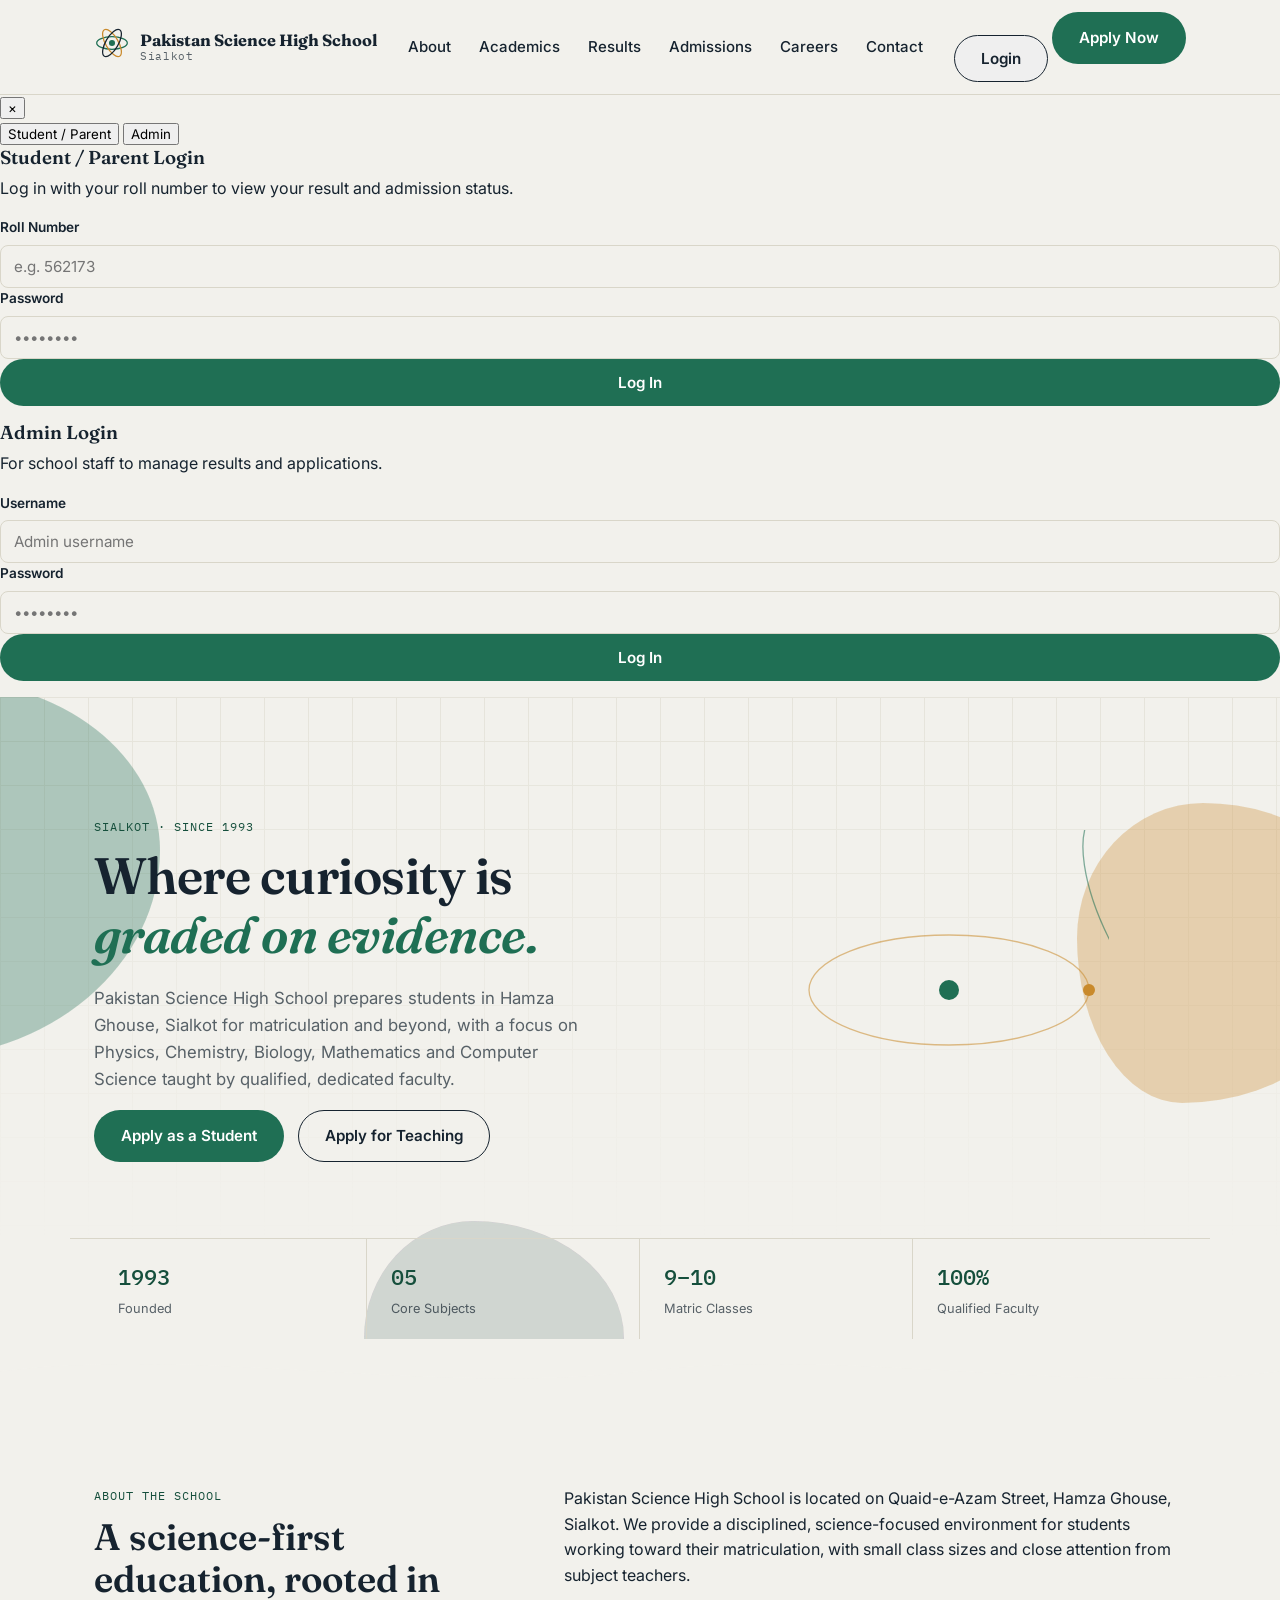
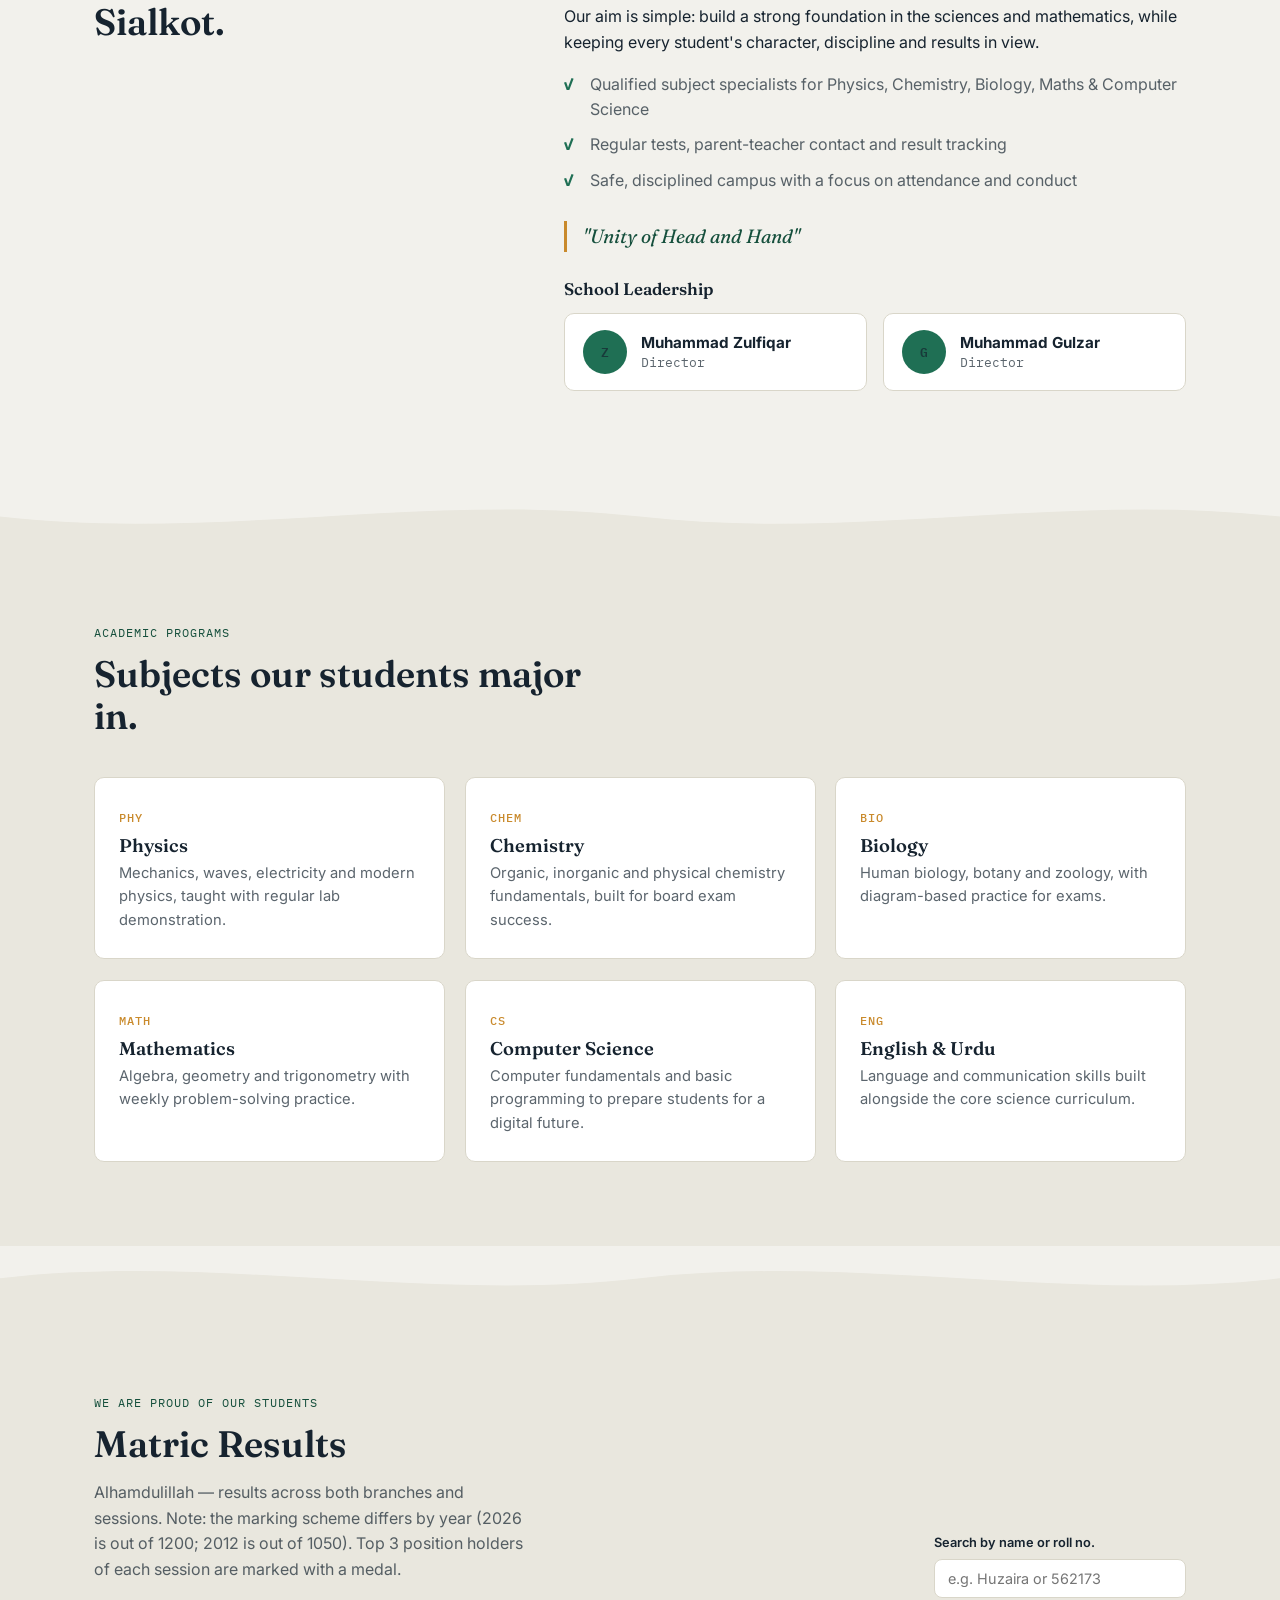
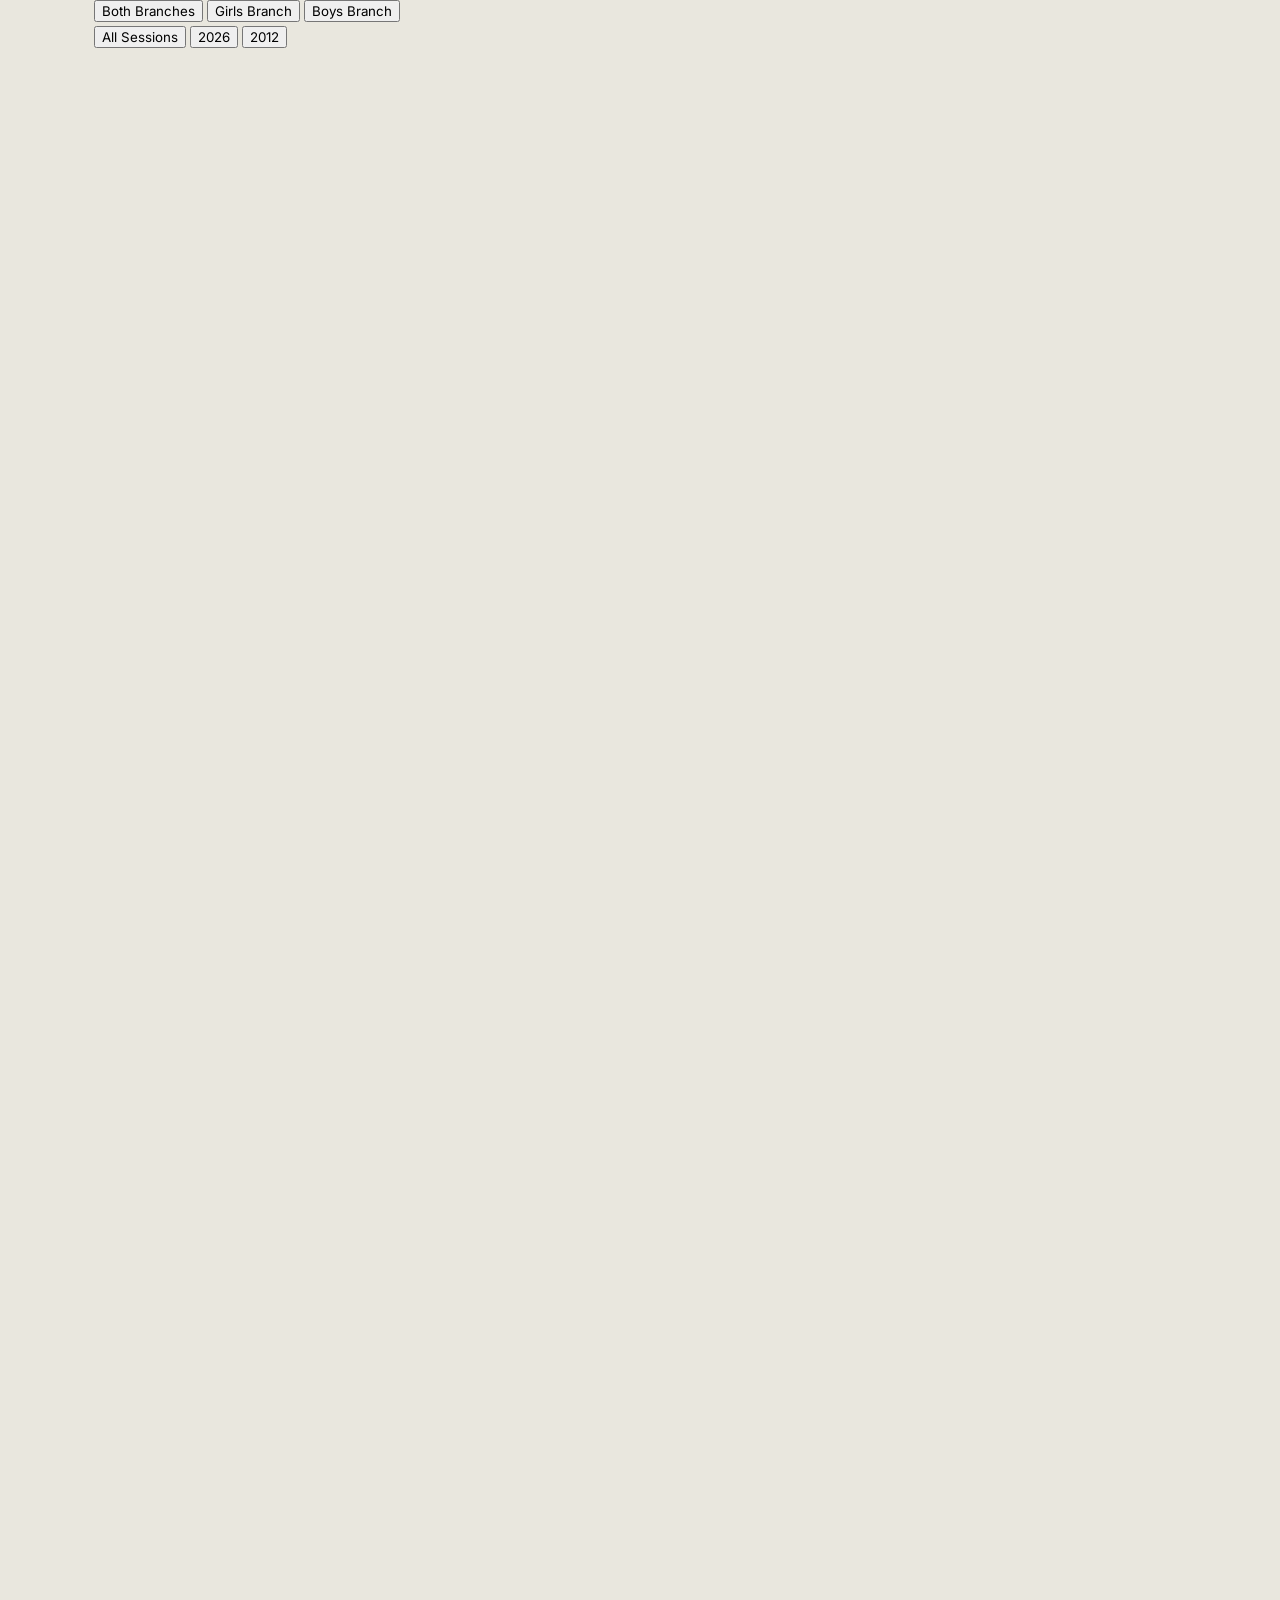
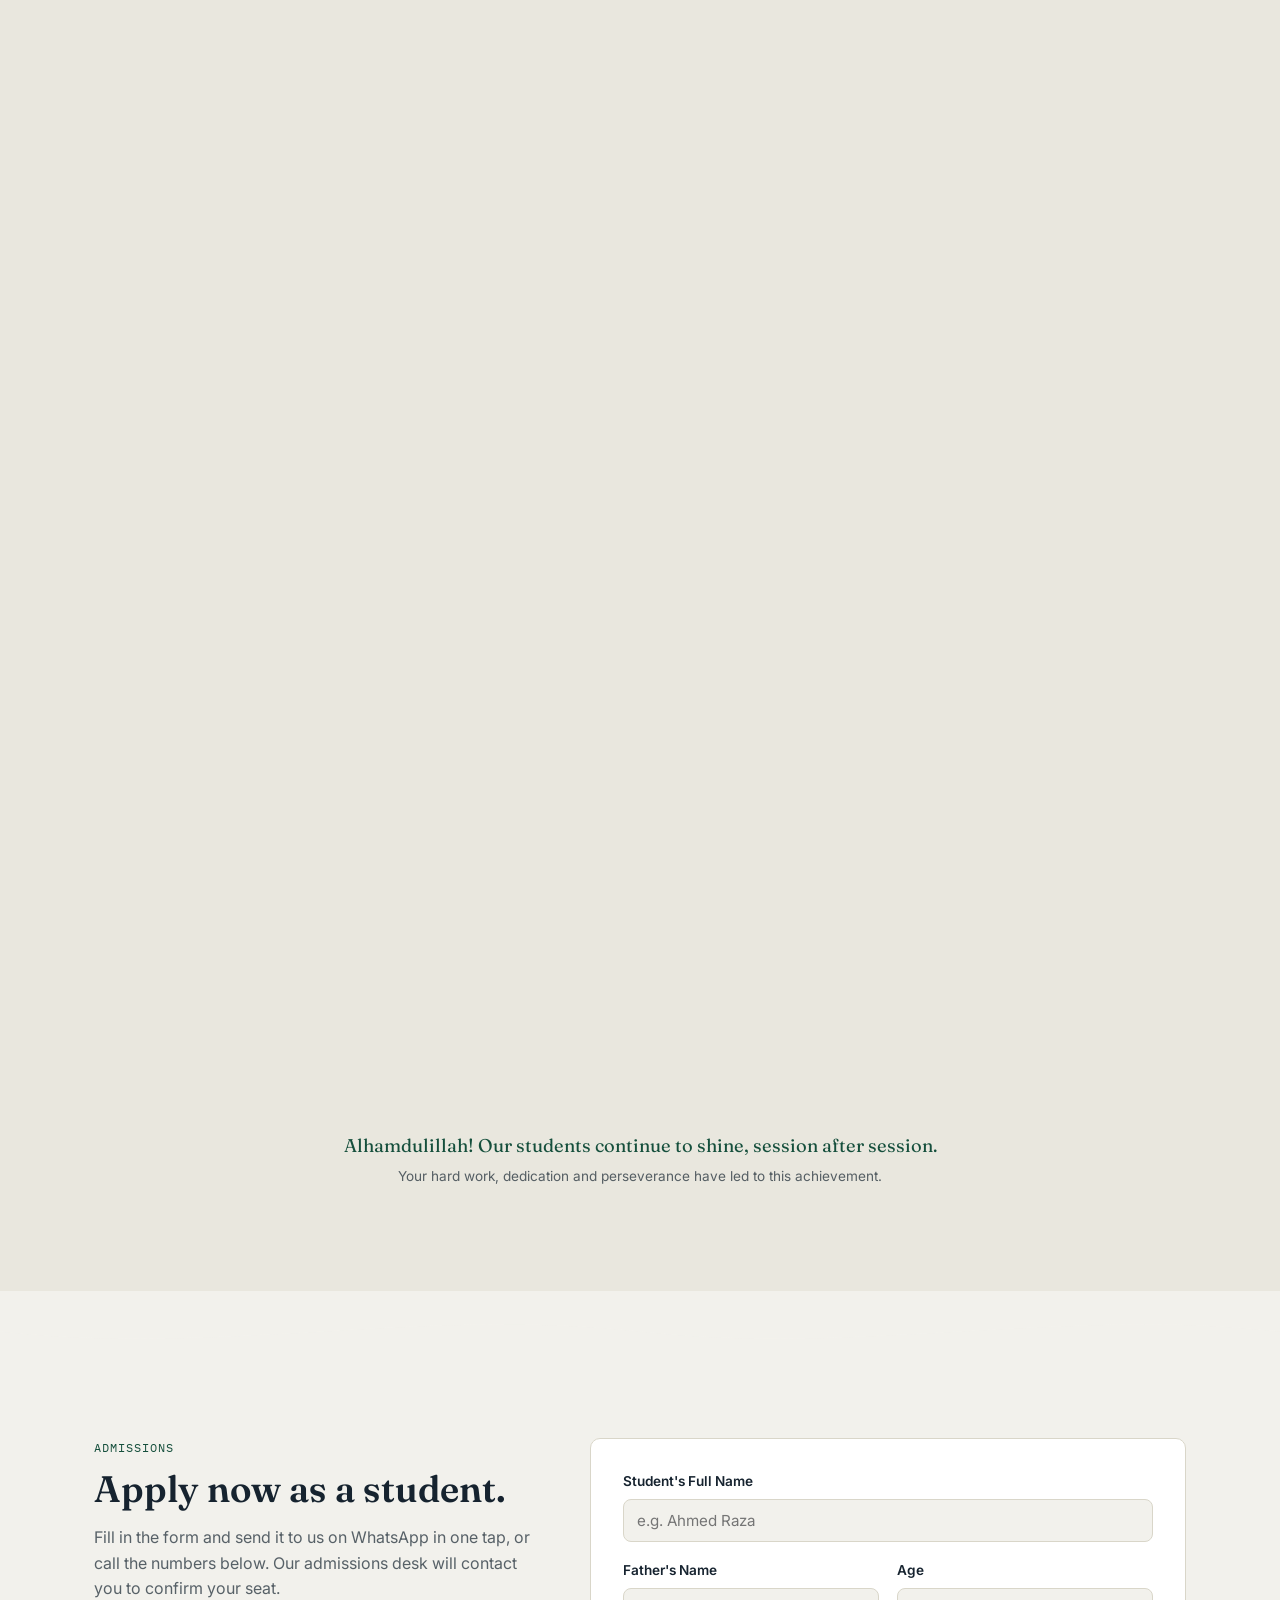
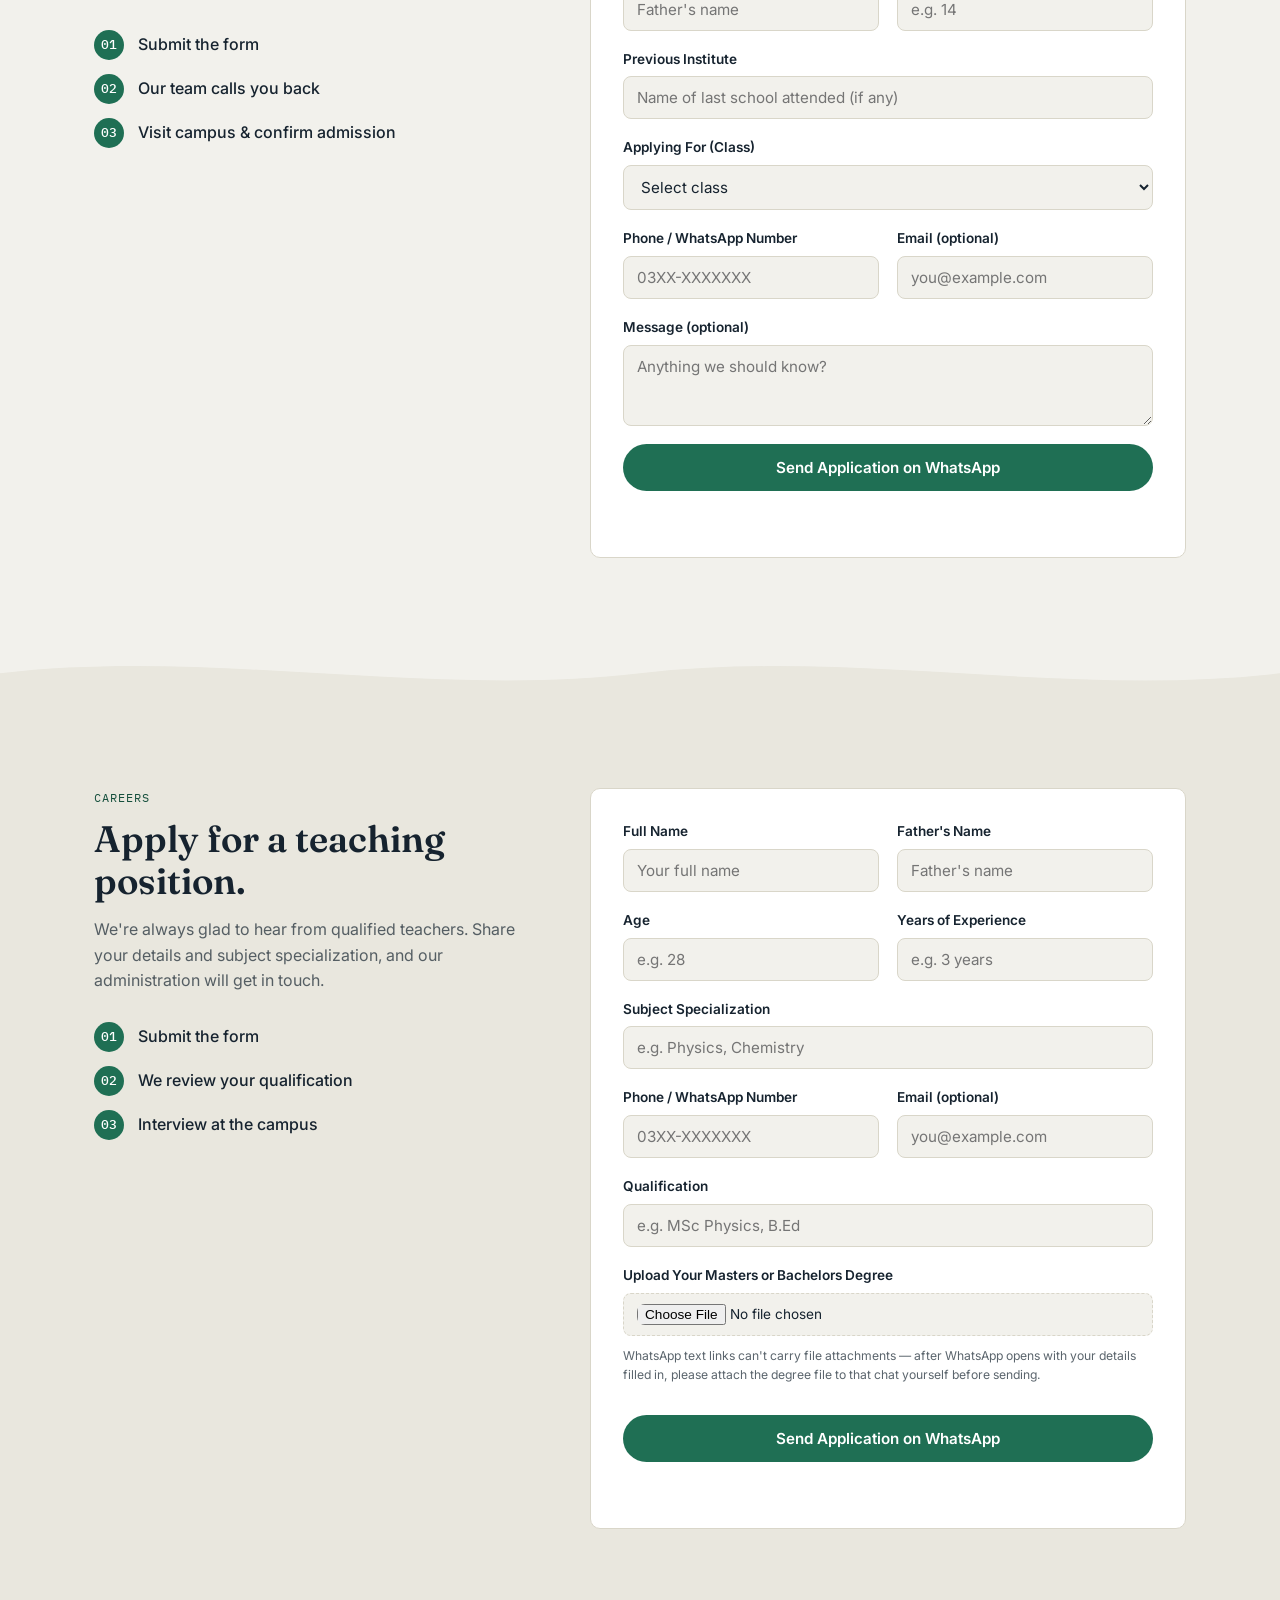
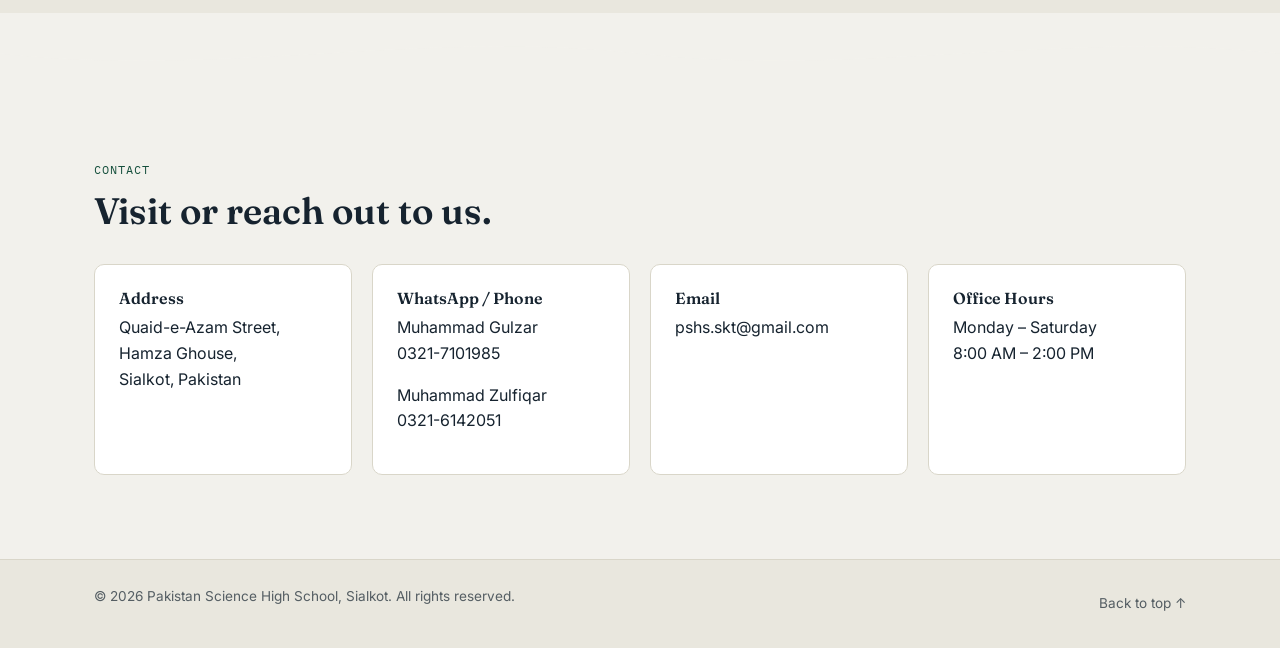
==== commit dae3bc23: "Change greeting from 'Hello World' to 'Goodbye World'" ====
--- a/index.html
+++ b/index.html
@@ -55,6 +55,7 @@
     </nav>
 
     <div class="header-cta">
+      <button type="button" class="btn btn-ghost" id="loginOpenBtn">Login</button>
       <a href="#admissions" class="btn btn-primary">Apply Now</a>
     </div>
 
@@ -63,6 +64,52 @@
     </button>
   </div>
 </header>
+
+<!-- ============ LOGIN MODAL (front-end only for now — no backend connected yet) ============ -->
+<div class="login-overlay" id="loginOverlay" aria-hidden="true">
+  <div class="login-modal" role="dialog" aria-modal="true" aria-labelledby="loginModalTitle">
+    <button type="button" class="login-close" id="loginCloseBtn" aria-label="Close login">&times;</button>
+
+    <div class="login-tabs" role="tablist">
+      <button type="button" class="login-tab is-active" data-login-tab="student">Student / Parent</button>
+      <button type="button" class="login-tab" data-login-tab="admin">Admin</button>
+    </div>
+
+    <div class="login-panel is-active" data-login-panel="student">
+      <h3 id="loginModalTitle">Student / Parent Login</h3>
+      <p class="login-sub">Log in with your roll number to view your result and admission status.</p>
+      <form class="login-form" id="studentLoginForm">
+        <div class="form-row">
+          <label for="loginRoll">Roll Number</label>
+          <input type="text" id="loginRoll" placeholder="e.g. 562173" required>
+        </div>
+        <div class="form-row">
+          <label for="loginPass">Password</label>
+          <input type="password" id="loginPass" placeholder="••••••••" required>
+        </div>
+        <button type="submit" class="btn btn-primary btn-block">Log In</button>
+        <p class="form-note" id="studentLoginNote"></p>
+      </form>
+    </div>
+
+    <div class="login-panel" data-login-panel="admin">
+      <h3>Admin Login</h3>
+      <p class="login-sub">For school staff to manage results and applications.</p>
+      <form class="login-form" id="adminLoginForm">
+        <div class="form-row">
+          <label for="adminUser">Username</label>
+          <input type="text" id="adminUser" placeholder="Admin username" required>
+        </div>
+        <div class="form-row">
+          <label for="adminPass">Password</label>
+          <input type="password" id="adminPass" placeholder="••••••••" required>
+        </div>
+        <button type="submit" class="btn btn-primary btn-block">Log In</button>
+        <p class="form-note" id="adminLoginNote"></p>
+      </form>
+    </div>
+  </div>
+</div>
 
 <!-- ============ HERO ============ -->
 <section class="hero" id="heroSection">
@@ -217,18 +264,31 @@
   <svg viewBox="0 0 1440 100" preserveAspectRatio="none"><path d="M0,40 C 240,10 480,70 720,40 C 960,10 1200,70 1440,40 L1440,100 L0,100 Z" fill="var(--paper-2)"/></svg>
 </div>
 
-<!-- ============ MATRIC RESULTS 2026 ============ -->
+<!-- ============ MATRIC RESULTS ============ -->
 <section class="section section-alt" id="results">
   <div class="wrap">
     <div class="section-head results-head reveal">
       <div>
         <p class="eyebrow">We Are Proud Of Our Students</p>
-        <h2>Matric Results 2026</h2>
-        <p class="section-sub">Alhamdulillah — the entire batch has passed. Total marks out of 1200. Our top 3 position holders are marked with a medal.</p>
+        <h2>Matric Results</h2>
+        <p class="section-sub">Alhamdulillah — results across both branches and sessions. Note: the marking scheme differs by year (2026 is out of 1200; 2012 is out of 1050). Top 3 position holders of each session are marked with a medal.</p>
       </div>
       <div class="results-search">
         <label for="resultSearch">Search by name or roll no.</label>
         <input type="text" id="resultSearch" placeholder="e.g. Huzaira or 562173">
+      </div>
+    </div>
+
+    <div class="filter-tabs-group reveal">
+      <div class="session-tabs" id="branchTabs" role="tablist" aria-label="Select school branch">
+        <button type="button" class="session-tab is-active" data-branch="all">Both Branches</button>
+        <button type="button" class="session-tab" data-branch="girls">Girls Branch</button>
+        <button type="button" class="session-tab" data-branch="boys">Boys Branch</button>
+      </div>
+      <div class="session-tabs" id="sessionTabs" role="tablist" aria-label="Select result session">
+        <button type="button" class="session-tab is-active" data-session="all">All Sessions</button>
+        <button type="button" class="session-tab" data-session="2026">2026</button>
+        <button type="button" class="session-tab" data-session="2012">2012</button>
       </div>
     </div>
 
@@ -236,6 +296,8 @@
       <table class="results-table" id="resultsTable">
         <thead>
           <tr>
+            <th>Branch</th>
+            <th>Session</th>
             <th>Rank</th>
             <th>Name</th>
             <th>Roll No.</th>
@@ -243,46 +305,131 @@
           </tr>
         </thead>
         <tbody>
-          <tr><td>1</td><td>Huzaira</td><td>562173</td><td>1076</td></tr>
-          <tr><td>2</td><td>Musfira</td><td>562830</td><td>1045</td></tr>
-          <tr><td>3</td><td>Noor Jannat</td><td>563238</td><td>1018</td></tr>
-          <tr><td>4</td><td>Fajar Imran</td><td>562527</td><td>1001</td></tr>
-          <tr><td>5</td><td>Ume-Maktum</td><td>562067</td><td>986</td></tr>
-          <tr><td>6</td><td>Hafsa Asif</td><td>562725</td><td>952</td></tr>
-          <tr><td>7</td><td>Aroosh Imran</td><td>562752</td><td>948</td></tr>
-          <tr><td>8</td><td>Maryam</td><td>565075</td><td>887</td></tr>
-          <tr><td>9</td><td>Hina</td><td>565561</td><td>880</td></tr>
-          <tr><td>10</td><td>Maleeha Idrees</td><td>562424</td><td>878</td></tr>
-          <tr><td>11</td><td>Amna Shahid</td><td>565536</td><td>877</td></tr>
-          <tr><td>12</td><td>Noor Fatima</td><td>563162</td><td>876</td></tr>
-          <tr><td>13</td><td>Aroosh</td><td>565457</td><td>873</td></tr>
-          <tr><td>14</td><td>Kashaf</td><td>561863</td><td>853</td></tr>
-          <tr><td>15</td><td>Bushra Aman</td><td>562330</td><td>852</td></tr>
-          <tr><td>16</td><td>Minahil Hafeez</td><td>562295</td><td>851</td></tr>
-          <tr><td>17</td><td>Noor Shafiq</td><td>562104</td><td>849</td></tr>
-          <tr><td>18</td><td>Hadia Razzaq</td><td>644503</td><td>848</td></tr>
-          <tr><td>19</td><td>Radia Fatimma</td><td>565088</td><td>837</td></tr>
-          <tr><td>20</td><td>Noor Fatima Tahir</td><td>565168</td><td>819</td></tr>
-          <tr><td>21</td><td>Kalsoom Irfan</td><td>643746</td><td>793</td></tr>
-          <tr><td>22</td><td>Esha Noor</td><td>645829</td><td>787</td></tr>
-          <tr><td>23</td><td>Esha Noor Shoukat</td><td>562210</td><td>759</td></tr>
-          <tr><td>24</td><td>Fatima Asim</td><td>561901</td><td>750</td></tr>
-          <tr><td>25</td><td>Razia</td><td>563137</td><td>743</td></tr>
-          <tr><td>26</td><td>Fatimma Irfan</td><td>562633</td><td>740</td></tr>
-          <tr><td>27</td><td>Memoona Zul</td><td>643901</td><td>722</td></tr>
-          <tr><td>28</td><td>Kashaf Imaan</td><td>644247</td><td>717</td></tr>
-          <tr><td>29</td><td>Sara Khan</td><td>565249</td><td>706</td></tr>
-          <tr><td>30</td><td>Maira Arshad</td><td>565339</td><td>690</td></tr>
-          <tr><td>31</td><td>Sadia Kashaf</td><td>562562</td><td>675</td></tr>
-          <tr><td>32</td><td>Ayesha Nasir</td><td>646287</td><td>627</td></tr>
-          <tr><td>33</td><td>Fajjar Shahid</td><td>646169</td><td>625</td></tr>
-          <tr><td>34</td><td>Amna Ramzan</td><td>643881</td><td>570</td></tr>
+          <tr data-branch="girls" data-session="2026" data-medal="gold"><td>Girls</td><td>2026</td><td>1</td><td>Huzaira</td><td>562173</td><td>1076</td></tr>
+          <tr data-branch="girls" data-session="2026" data-medal="silver"><td>Girls</td><td>2026</td><td>2</td><td>Musfira</td><td>562830</td><td>1045</td></tr>
+          <tr data-branch="girls" data-session="2026" data-medal="bronze"><td>Girls</td><td>2026</td><td>3</td><td>Noor Jannat</td><td>563238</td><td>1018</td></tr>
+          <tr data-branch="girls" data-session="2026"><td>Girls</td><td>2026</td><td>4</td><td>Fajar Imran</td><td>562527</td><td>1001</td></tr>
+          <tr data-branch="girls" data-session="2026"><td>Girls</td><td>2026</td><td>5</td><td>Ume-Maktum</td><td>562067</td><td>986</td></tr>
+          <tr data-branch="girls" data-session="2026"><td>Girls</td><td>2026</td><td>6</td><td>Hafsa Asif</td><td>562725</td><td>952</td></tr>
+          <tr data-branch="girls" data-session="2026"><td>Girls</td><td>2026</td><td>7</td><td>Aroosh Imran</td><td>562752</td><td>948</td></tr>
+          <tr data-branch="girls" data-session="2026"><td>Girls</td><td>2026</td><td>8</td><td>Maryam</td><td>565075</td><td>887</td></tr>
+          <tr data-branch="girls" data-session="2026"><td>Girls</td><td>2026</td><td>9</td><td>Hina</td><td>565561</td><td>880</td></tr>
+          <tr data-branch="girls" data-session="2026"><td>Girls</td><td>2026</td><td>10</td><td>Maleeha Idrees</td><td>562424</td><td>878</td></tr>
+          <tr data-branch="girls" data-session="2026"><td>Girls</td><td>2026</td><td>11</td><td>Amna Shahid</td><td>565536</td><td>877</td></tr>
+          <tr data-branch="girls" data-session="2026"><td>Girls</td><td>2026</td><td>12</td><td>Noor Fatima</td><td>563162</td><td>876</td></tr>
+          <tr data-branch="girls" data-session="2026"><td>Girls</td><td>2026</td><td>13</td><td>Aroosh</td><td>565457</td><td>873</td></tr>
+          <tr data-branch="girls" data-session="2026"><td>Girls</td><td>2026</td><td>14</td><td>Kashaf</td><td>561863</td><td>853</td></tr>
+          <tr data-branch="girls" data-session="2026"><td>Girls</td><td>2026</td><td>15</td><td>Bushra Aman</td><td>562330</td><td>852</td></tr>
+          <tr data-branch="girls" data-session="2026"><td>Girls</td><td>2026</td><td>16</td><td>Minahil Hafeez</td><td>562295</td><td>851</td></tr>
+          <tr data-branch="girls" data-session="2026"><td>Girls</td><td>2026</td><td>17</td><td>Noor Shafiq</td><td>562104</td><td>849</td></tr>
+          <tr data-branch="girls" data-session="2026"><td>Girls</td><td>2026</td><td>18</td><td>Hadia Razzaq</td><td>644503</td><td>848</td></tr>
+          <tr data-branch="girls" data-session="2026"><td>Girls</td><td>2026</td><td>19</td><td>Radia Fatimma</td><td>565088</td><td>837</td></tr>
+          <tr data-branch="girls" data-session="2026"><td>Girls</td><td>2026</td><td>20</td><td>Noor Fatima Tahir</td><td>565168</td><td>819</td></tr>
+          <tr data-branch="girls" data-session="2026"><td>Girls</td><td>2026</td><td>21</td><td>Kalsoom Irfan</td><td>643746</td><td>793</td></tr>
+          <tr data-branch="girls" data-session="2026"><td>Girls</td><td>2026</td><td>22</td><td>Esha Noor</td><td>645829</td><td>787</td></tr>
+          <tr data-branch="girls" data-session="2026"><td>Girls</td><td>2026</td><td>23</td><td>Esha Noor Shoukat</td><td>562210</td><td>759</td></tr>
+          <tr data-branch="girls" data-session="2026"><td>Girls</td><td>2026</td><td>24</td><td>Fatima Asim</td><td>561901</td><td>750</td></tr>
+          <tr data-branch="girls" data-session="2026"><td>Girls</td><td>2026</td><td>25</td><td>Razia</td><td>563137</td><td>743</td></tr>
+          <tr data-branch="girls" data-session="2026"><td>Girls</td><td>2026</td><td>26</td><td>Fatimma Irfan</td><td>562633</td><td>740</td></tr>
+          <tr data-branch="girls" data-session="2026"><td>Girls</td><td>2026</td><td>27</td><td>Memoona Zul</td><td>643901</td><td>722</td></tr>
+          <tr data-branch="girls" data-session="2026"><td>Girls</td><td>2026</td><td>28</td><td>Kashaf Imaan</td><td>644247</td><td>717</td></tr>
+          <tr data-branch="girls" data-session="2026"><td>Girls</td><td>2026</td><td>29</td><td>Sara Khan</td><td>565249</td><td>706</td></tr>
+          <tr data-branch="girls" data-session="2026"><td>Girls</td><td>2026</td><td>30</td><td>Maira Arshad</td><td>565339</td><td>690</td></tr>
+          <tr data-branch="girls" data-session="2026"><td>Girls</td><td>2026</td><td>31</td><td>Sadia Kashaf</td><td>562562</td><td>675</td></tr>
+          <tr data-branch="girls" data-session="2026"><td>Girls</td><td>2026</td><td>32</td><td>Ayesha Nasir</td><td>646287</td><td>627</td></tr>
+          <tr data-branch="girls" data-session="2026"><td>Girls</td><td>2026</td><td>33</td><td>Fajjar Shahid</td><td>646169</td><td>625</td></tr>
+          <tr data-branch="girls" data-session="2026"><td>Girls</td><td>2026</td><td>34</td><td>Amna Ramzan</td><td>643881</td><td>570</td></tr>
+          <tr data-branch="girls" data-session="2012" data-medal="gold"><td>Girls</td><td>2012</td><td>1</td><td>Aimen Sohail</td><td>417987</td><td>928</td></tr>
+          <tr data-branch="girls" data-session="2012" data-medal="silver"><td>Girls</td><td>2012</td><td>2</td><td>Huma Noor</td><td>417986</td><td>907</td></tr>
+          <tr data-branch="girls" data-session="2012" data-medal="bronze"><td>Girls</td><td>2012</td><td>3</td><td>Hafsa Batool</td><td>417967</td><td>903</td></tr>
+          <tr data-branch="girls" data-session="2012"><td>Girls</td><td>2012</td><td>4</td><td>Rabia Iqbal</td><td>417984</td><td>902</td></tr>
+          <tr data-branch="girls" data-session="2012"><td>Girls</td><td>2012</td><td>5</td><td>Atika Sajjad Ahmed</td><td>417985</td><td>875</td></tr>
+          <tr data-branch="girls" data-session="2012"><td>Girls</td><td>2012</td><td>6</td><td>Nimra Nadeem</td><td>417991</td><td>808</td></tr>
+          <tr data-branch="girls" data-session="2012"><td>Girls</td><td>2012</td><td>7</td><td>Rukhsar Khalid</td><td>417970</td><td>807</td></tr>
+          <tr data-branch="girls" data-session="2012"><td>Girls</td><td>2012</td><td>8</td><td>Anam Iqbal</td><td>417983</td><td>804</td></tr>
+          <tr data-branch="girls" data-session="2012"><td>Girls</td><td>2012</td><td>9</td><td>Zaib U Nisa</td><td>417964</td><td>789</td></tr>
+          <tr data-branch="girls" data-session="2012"><td>Girls</td><td>2012</td><td>10</td><td>Aqsa Tariq</td><td>417990</td><td>780</td></tr>
+          <tr data-branch="girls" data-session="2012"><td>Girls</td><td>2012</td><td>11</td><td>Sayra</td><td>417976</td><td>778</td></tr>
+          <tr data-branch="girls" data-session="2012"><td>Girls</td><td>2012</td><td>12</td><td>La Raib</td><td>417978</td><td>757</td></tr>
+          <tr data-branch="girls" data-session="2012"><td>Girls</td><td>2012</td><td>13</td><td>Zaib-Un-Nisa</td><td>417966</td><td>749</td></tr>
+          <tr data-branch="girls" data-session="2012"><td>Girls</td><td>2012</td><td>14</td><td>Majida Bi Bi</td><td>417993</td><td>740</td></tr>
+          <tr data-branch="girls" data-session="2012"><td>Girls</td><td>2012</td><td>15</td><td>Hifsa Javed</td><td>417992</td><td>736</td></tr>
+          <tr data-branch="girls" data-session="2012"><td>Girls</td><td>2012</td><td>16</td><td>Kainat Fatima</td><td>417975</td><td>734</td></tr>
+          <tr data-branch="girls" data-session="2012"><td>Girls</td><td>2012</td><td>17</td><td>Esma</td><td>417957</td><td>719</td></tr>
+          <tr data-branch="girls" data-session="2012"><td>Girls</td><td>2012</td><td>18</td><td>Ayesha Kishwar</td><td>417958</td><td>718</td></tr>
+          <tr data-branch="girls" data-session="2012"><td>Girls</td><td>2012</td><td>19</td><td>Zainab Aman Ul Haq</td><td>417971</td><td>718</td></tr>
+          <tr data-branch="girls" data-session="2012"><td>Girls</td><td>2012</td><td>20</td><td>Kiran Waris</td><td>417963</td><td>709</td></tr>
+          <tr data-branch="girls" data-session="2012"><td>Girls</td><td>2012</td><td>21</td><td>Aqsa Shahzadi</td><td>417974</td><td>703</td></tr>
+          <tr data-branch="girls" data-session="2012"><td>Girls</td><td>2012</td><td>22</td><td>Maria Manawar</td><td>417965</td><td>695</td></tr>
+          <tr data-branch="girls" data-session="2012"><td>Girls</td><td>2012</td><td>23</td><td>Mubbara Mushtaq</td><td>417973</td><td>689</td></tr>
+          <tr data-branch="girls" data-session="2012"><td>Girls</td><td>2012</td><td>24</td><td>Benish Sarfraz Ahmed</td><td>417988</td><td>683</td></tr>
+          <tr data-branch="girls" data-session="2012"><td>Girls</td><td>2012</td><td>25</td><td>Arshiya</td><td>417977</td><td>673</td></tr>
+          <tr data-branch="girls" data-session="2012"><td>Girls</td><td>2012</td><td>26</td><td>Nimra</td><td>417979</td><td>658</td></tr>
+          <tr data-branch="girls" data-session="2012"><td>Girls</td><td>2012</td><td>27</td><td>Sunaina Shafiq Butt</td><td>417972</td><td>653</td></tr>
+          <tr data-branch="girls" data-session="2012"><td>Girls</td><td>2012</td><td>28</td><td>Saba Sundas</td><td>417959</td><td>652</td></tr>
+          <tr data-branch="girls" data-session="2012"><td>Girls</td><td>2012</td><td>29</td><td>Jonica Javed</td><td>417989</td><td>647</td></tr>
+          <tr data-branch="girls" data-session="2012"><td>Girls</td><td>2012</td><td>30</td><td>Zainab Dillawer</td><td>417981</td><td>634</td></tr>
+          <tr data-branch="girls" data-session="2012"><td>Girls</td><td>2012</td><td>31</td><td>Sameena Bi Bi</td><td>417994</td><td>569</td></tr>
+          <tr data-branch="girls" data-session="2012"><td>Girls</td><td>2012</td><td>32</td><td>Hifza Majeed</td><td>417969</td><td>563</td></tr>
+          <tr data-branch="girls" data-session="2012"><td>Girls</td><td>2012</td><td>33</td><td>Faryal Fatima</td><td>417968</td><td>557</td></tr>
+          <tr data-branch="girls" data-session="2012"><td>Girls</td><td>2012</td><td>34</td><td>Adila Iqbal</td><td>417960</td><td>555</td></tr>
+          <tr data-branch="girls" data-session="2012"><td>Girls</td><td>2012</td><td>35</td><td>Sanober Sabir Jan</td><td>417980</td><td>546</td></tr>
+          <tr data-branch="boys" data-session="2012" data-medal="gold"><td>Boys</td><td>2012</td><td>1</td><td>Tayyab Danial Aslam</td><td>450825</td><td>908</td></tr>
+          <tr data-branch="boys" data-session="2012" data-medal="silver"><td>Boys</td><td>2012</td><td>2</td><td>Husnain Aziz</td><td>450824</td><td>869</td></tr>
+          <tr data-branch="boys" data-session="2012" data-medal="bronze"><td>Boys</td><td>2012</td><td>3</td><td>Shabab Umer</td><td>450826</td><td>799</td></tr>
+          <tr data-branch="boys" data-session="2012"><td>Boys</td><td>2012</td><td>4</td><td>Muhammad Arslan Tayyab</td><td>450803</td><td>791</td></tr>
+          <tr data-branch="boys" data-session="2012"><td>Boys</td><td>2012</td><td>5</td><td>Abdullah</td><td>450818</td><td>776</td></tr>
+          <tr data-branch="boys" data-session="2012"><td>Boys</td><td>2012</td><td>6</td><td>Muhammad Ali</td><td>450814</td><td>772</td></tr>
+          <tr data-branch="boys" data-session="2012"><td>Boys</td><td>2012</td><td>7</td><td>Khurram Akram</td><td>450820</td><td>763</td></tr>
+          <tr data-branch="boys" data-session="2012"><td>Boys</td><td>2012</td><td>8</td><td>Muhammad Fahad Ali</td><td>450794</td><td>755</td></tr>
+          <tr data-branch="boys" data-session="2012"><td>Boys</td><td>2012</td><td>9</td><td>Abu Bakar Asees</td><td>450830</td><td>720</td></tr>
+          <tr data-branch="boys" data-session="2012"><td>Boys</td><td>2012</td><td>10</td><td>Ali Haider</td><td>450845</td><td>718</td></tr>
+          <tr data-branch="boys" data-session="2012"><td>Boys</td><td>2012</td><td>11</td><td>Kamran</td><td>450823</td><td>715</td></tr>
+          <tr data-branch="boys" data-session="2012"><td>Boys</td><td>2012</td><td>12</td><td>Tayyab Sarwar</td><td>450840</td><td>700</td></tr>
+          <tr data-branch="boys" data-session="2012"><td>Boys</td><td>2012</td><td>13</td><td>Afzan Ahmed</td><td>450839</td><td>676</td></tr>
+          <tr data-branch="boys" data-session="2012"><td>Boys</td><td>2012</td><td>14</td><td>Zeeshan Munawar</td><td>450828</td><td>664</td></tr>
+          <tr data-branch="boys" data-session="2012"><td>Boys</td><td>2012</td><td>15</td><td>Mohsin Ali</td><td>450805</td><td>638</td></tr>
+          <tr data-branch="boys" data-session="2012"><td>Boys</td><td>2012</td><td>16</td><td>Muhammad Mohaib Hassan</td><td>450819</td><td>628</td></tr>
+          <tr data-branch="boys" data-session="2012"><td>Boys</td><td>2012</td><td>17</td><td>Muhammad Amnan</td><td>450838</td><td>615</td></tr>
+          <tr data-branch="boys" data-session="2012"><td>Boys</td><td>2012</td><td>18</td><td>Zuhaib Zahoor</td><td>450837</td><td>594</td></tr>
+          <tr data-branch="boys" data-session="2012"><td>Boys</td><td>2012</td><td>19</td><td>Muhammad Arslan</td><td>450800</td><td>584</td></tr>
+          <tr data-branch="boys" data-session="2012"><td>Boys</td><td>2012</td><td>20</td><td>Zain Iqbal</td><td>450816</td><td>581</td></tr>
+          <tr data-branch="boys" data-session="2012"><td>Boys</td><td>2012</td><td>21</td><td>Shahbaz Hussain</td><td>450831</td><td>580</td></tr>
+          <tr data-branch="boys" data-session="2012"><td>Boys</td><td>2012</td><td>22</td><td>Ali Sheir Yar</td><td>450834</td><td>580</td></tr>
+          <tr data-branch="boys" data-session="2012"><td>Boys</td><td>2012</td><td>23</td><td>Waleed Saleem Butt</td><td>450806</td><td>574</td></tr>
+          <tr data-branch="boys" data-session="2012"><td>Boys</td><td>2012</td><td>24</td><td>Afzaal Waris</td><td>450827</td><td>568</td></tr>
+          <tr data-branch="boys" data-session="2012"><td>Boys</td><td>2012</td><td>25</td><td>Muhammad Fizan Ali</td><td>450841</td><td>567</td></tr>
+          <tr data-branch="boys" data-session="2012"><td>Boys</td><td>2012</td><td>26</td><td>Muhammad Abubakar</td><td>450842</td><td>566</td></tr>
+          <tr data-branch="boys" data-session="2012"><td>Boys</td><td>2012</td><td>27</td><td>Muhammad Arfan</td><td>450817</td><td>560</td></tr>
+          <tr data-branch="boys" data-session="2012"><td>Boys</td><td>2012</td><td>28</td><td>Ghalib Ahmed</td><td>450847</td><td>560</td></tr>
+          <tr data-branch="boys" data-session="2012"><td>Boys</td><td>2012</td><td>29</td><td>Adeel Nazir</td><td>450829</td><td>551</td></tr>
+          <tr data-branch="boys" data-session="2012"><td>Boys</td><td>2012</td><td>30</td><td>Rahman Ali</td><td>450848</td><td>545</td></tr>
+          <tr data-branch="boys" data-session="2012"><td>Boys</td><td>2012</td><td>31</td><td>Oman</td><td>450809</td><td>544</td></tr>
+          <tr data-branch="boys" data-session="2012"><td>Boys</td><td>2012</td><td>32</td><td>Ahmed Tanveer</td><td>450813</td><td>542</td></tr>
+          <tr data-branch="boys" data-session="2012"><td>Boys</td><td>2012</td><td>33</td><td>Nouman Ahmed</td><td>450810</td><td>539</td></tr>
+          <tr data-branch="boys" data-session="2012"><td>Boys</td><td>2012</td><td>34</td><td>Sajeel Sajid</td><td>450812</td><td>539</td></tr>
+          <tr data-branch="boys" data-session="2012"><td>Boys</td><td>2012</td><td>35</td><td>Muhammad Zubair</td><td>450844</td><td>534</td></tr>
+          <tr data-branch="boys" data-session="2012"><td>Boys</td><td>2012</td><td>36</td><td>Ali Raza</td><td>450797</td><td>526</td></tr>
+          <tr data-branch="boys" data-session="2012"><td>Boys</td><td>2012</td><td>37</td><td>Muhammad Ameer Hamza</td><td>450804</td><td>524</td></tr>
+          <tr data-branch="boys" data-session="2012"><td>Boys</td><td>2012</td><td>38</td><td>Khalil Ullah</td><td>450821</td><td>518</td></tr>
+          <tr data-branch="boys" data-session="2012"><td>Boys</td><td>2012</td><td>39</td><td>Khawaja Muhammad Nomair</td><td>450808</td><td>507</td></tr>
+          <tr data-branch="boys" data-session="2012"><td>Boys</td><td>2012</td><td>40</td><td>Muhammad Hamza</td><td>450836</td><td>504</td></tr>
+          <tr data-branch="boys" data-session="2012"><td>Boys</td><td>2012</td><td>41</td><td>Sheeraz Akram</td><td>450832</td><td>503</td></tr>
+          <tr data-branch="boys" data-session="2012"><td>Boys</td><td>2012</td><td>42</td><td>Khawaja Rayes Ahmed</td><td>450835</td><td>500</td></tr>
+          <tr data-branch="boys" data-session="2012"><td>Boys</td><td>2012</td><td>43</td><td>Sameer Ullah Khan</td><td>450793</td><td>489</td></tr>
+          <tr data-branch="boys" data-session="2012"><td>Boys</td><td>2012</td><td>44</td><td>Ali Abbas</td><td>450833</td><td>486</td></tr>
+          <tr data-branch="boys" data-session="2012"><td>Boys</td><td>2012</td><td>45</td><td>Khizar Tariq</td><td>450843</td><td>486</td></tr>
+          <tr data-branch="boys" data-session="2012"><td>Boys</td><td>2012</td><td>46</td><td>Shahroz Butt</td><td>450802</td><td>479</td></tr>
+          <tr data-branch="boys" data-session="2012"><td>Boys</td><td>2012</td><td>47</td><td>Hassan Ali</td><td>450796</td><td>476</td></tr>
+          <tr data-branch="boys" data-session="2012"><td>Boys</td><td>2012</td><td>48</td><td>Usama Javed</td><td>450815</td><td>469</td></tr>
+          <tr data-branch="boys" data-session="2012"><td>Boys</td><td>2012</td><td>49</td><td>Zain Waheed</td><td>450811</td><td>464</td></tr>
+          <tr data-branch="boys" data-session="2012"><td>Boys</td><td>2012</td><td>50</td><td>Muhammad Farooq</td><td>450822</td><td>439</td></tr>
         </tbody>
       </table>
       <p class="form-note" id="noResultsNote" style="display:none;">No matching student found.</p>
     </div>
 
-    <p class="results-banner">Alhamdulillah! The entire batch has passed.<br>
+    <p class="results-banner">Alhamdulillah! Our students continue to shine, session after session.<br>
       <small>Your hard work, dedication and perseverance have led to this achievement.</small>
     </p>
   </div>
